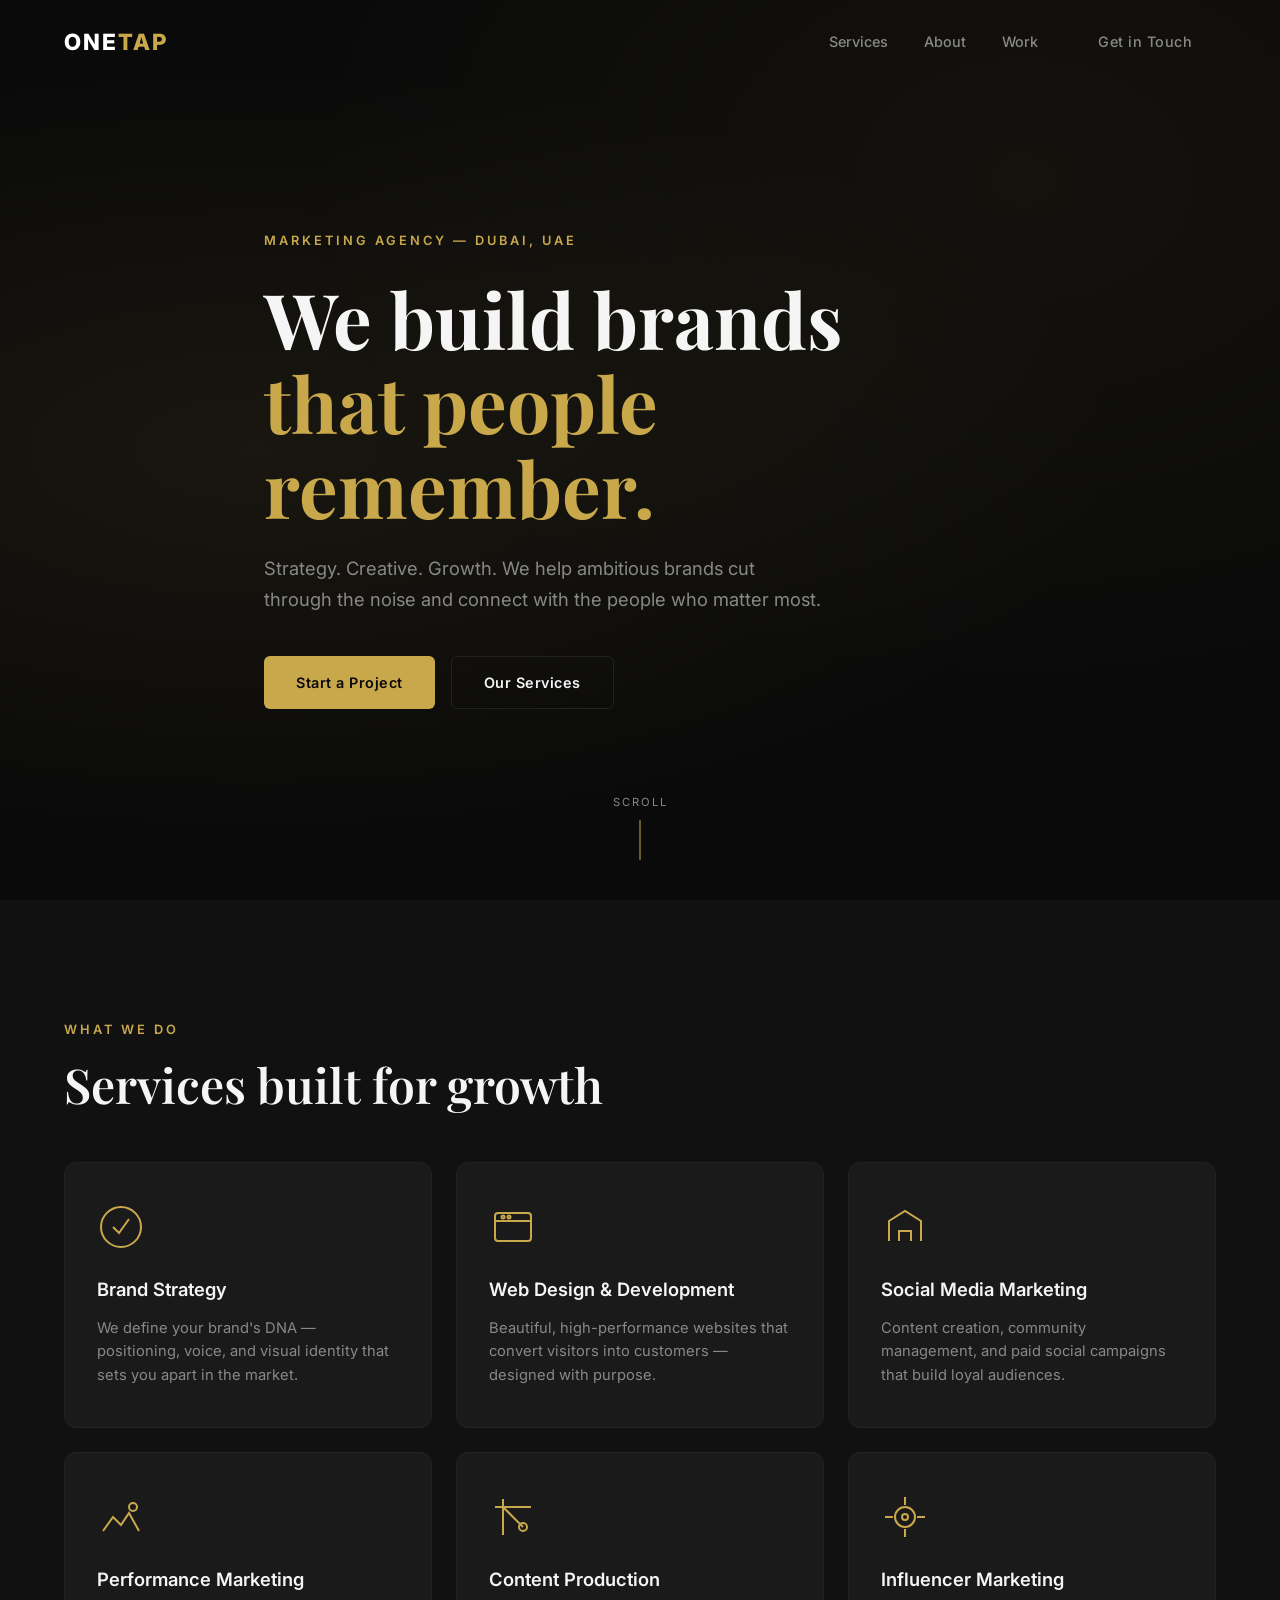
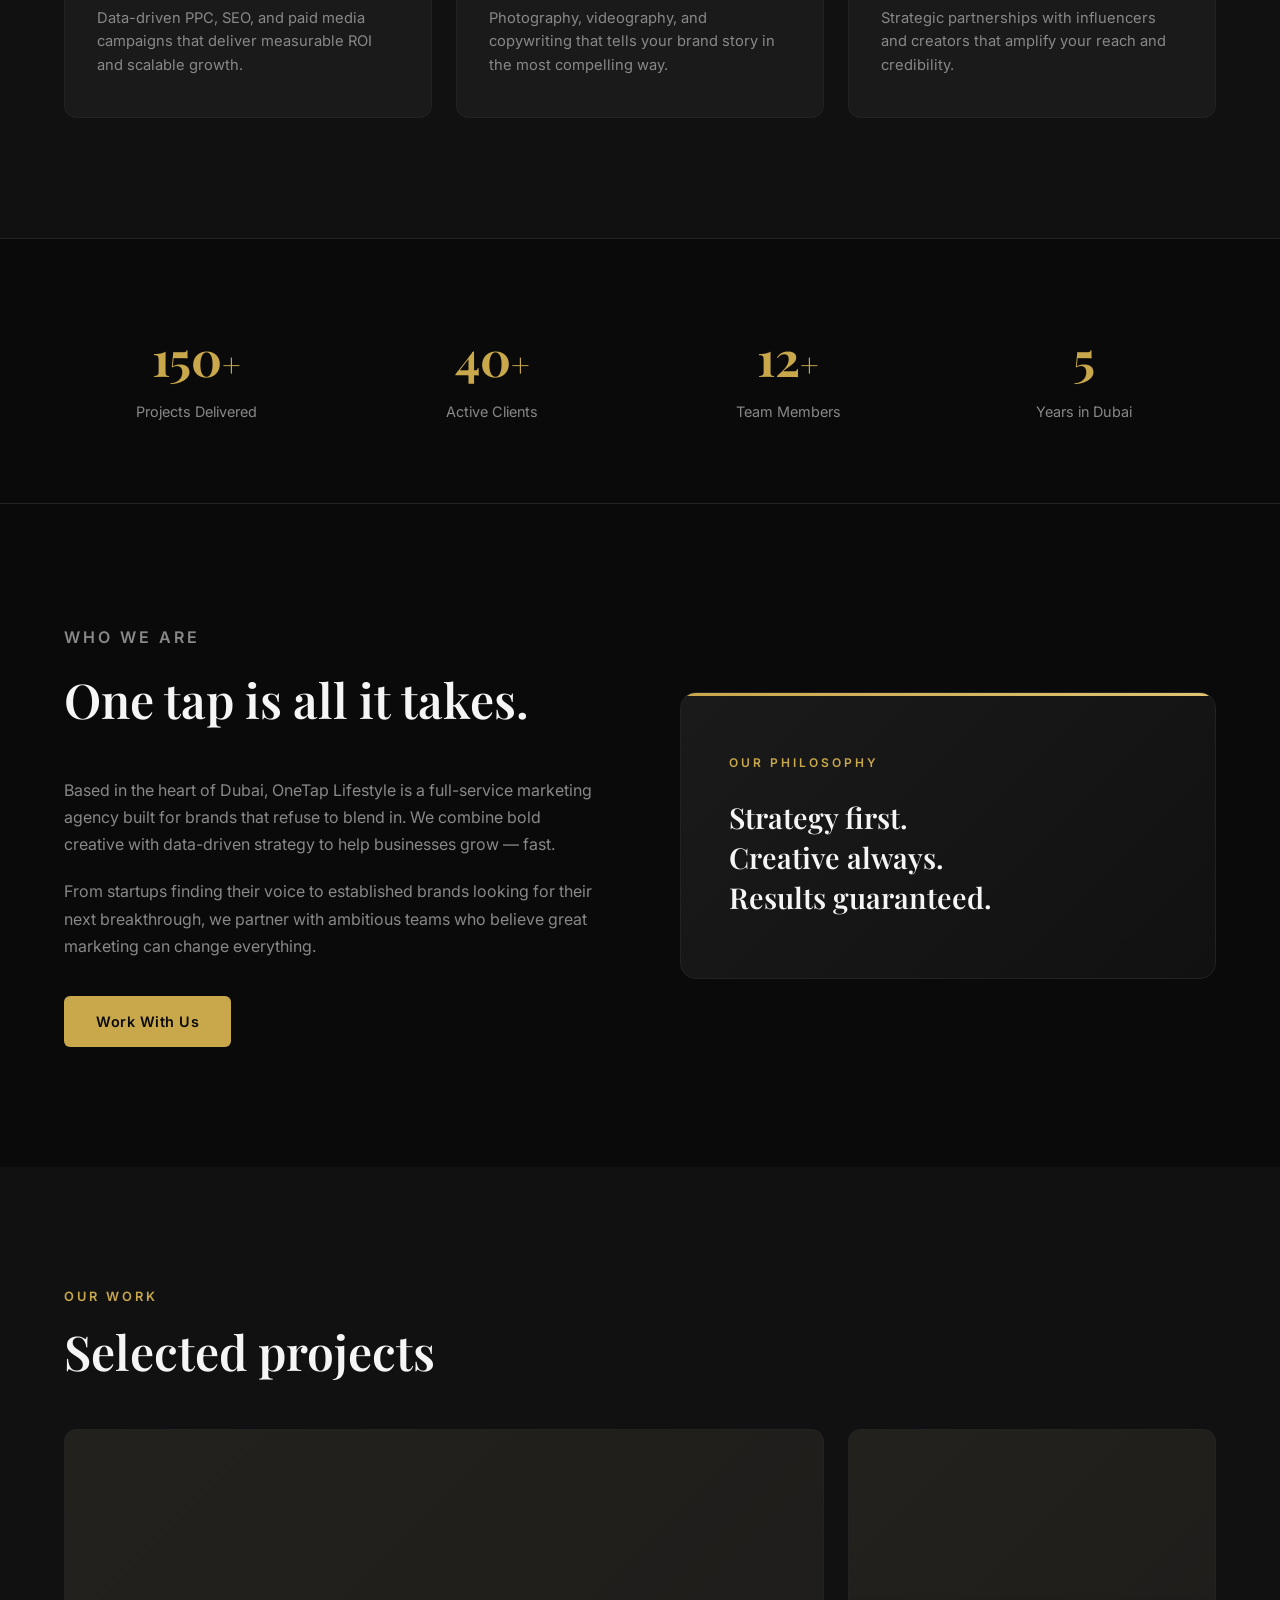
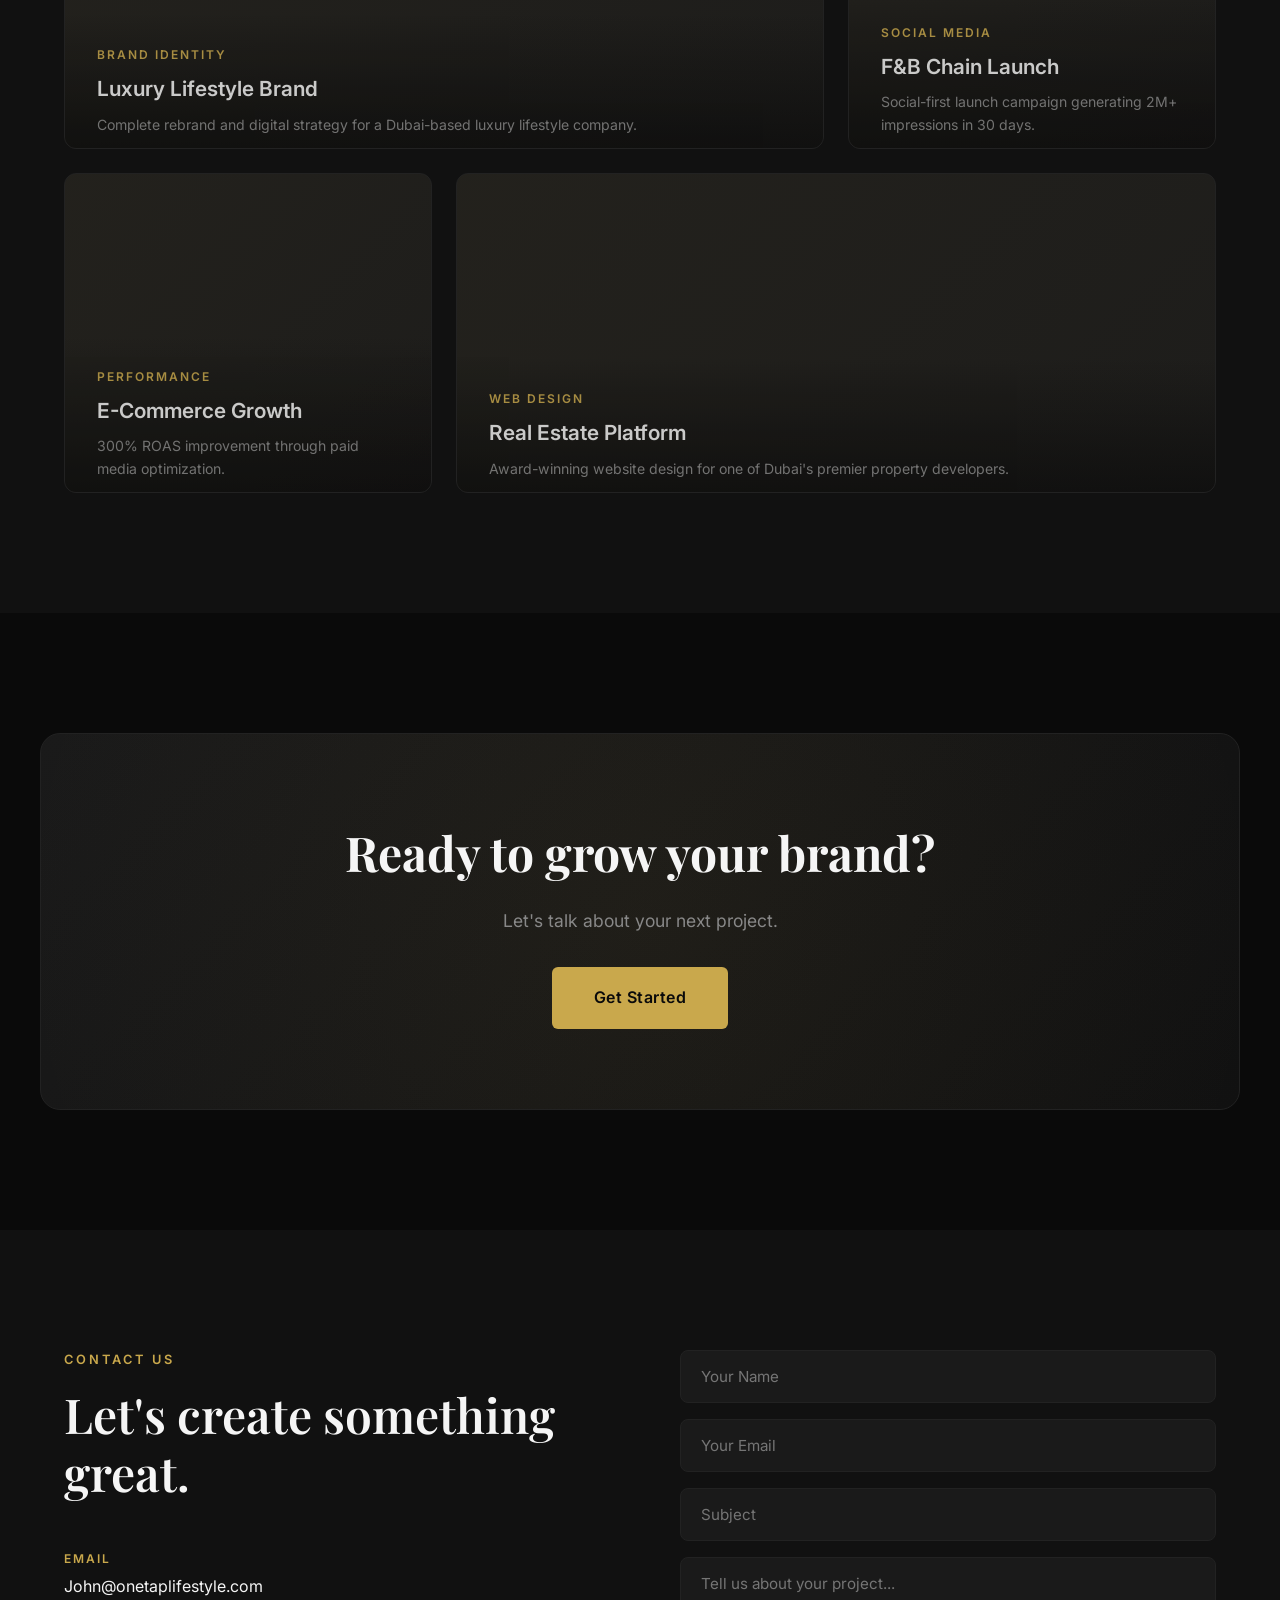
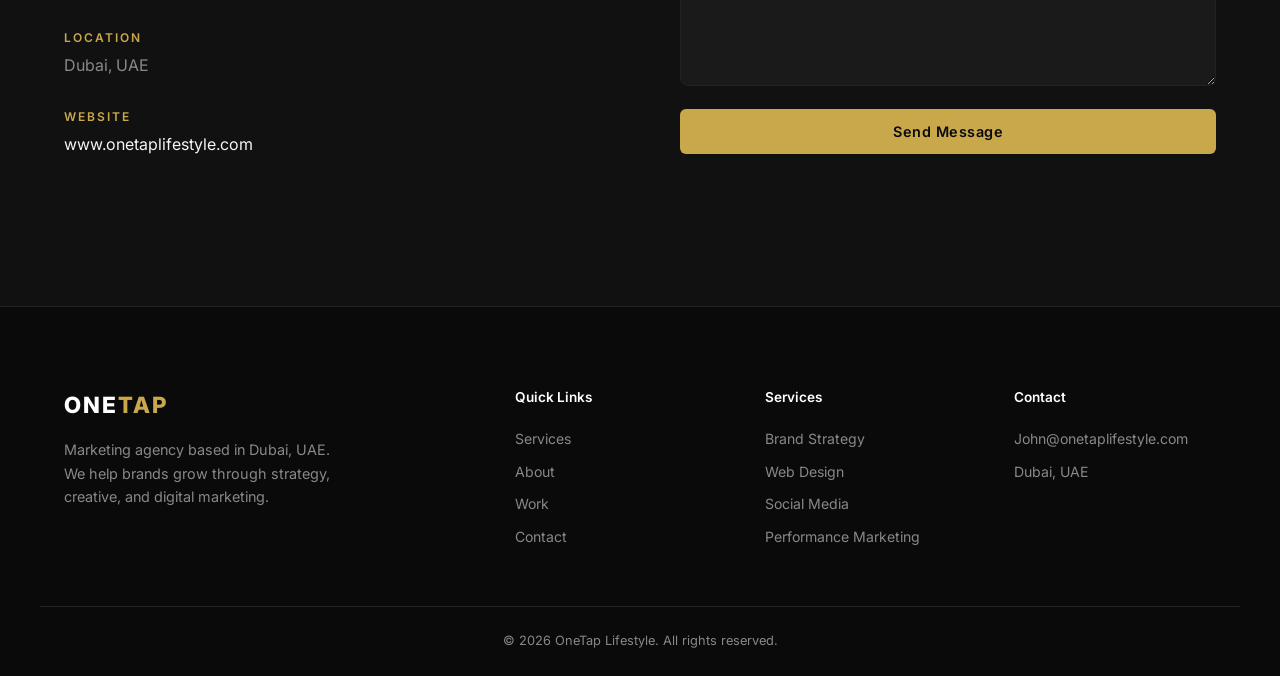
==== index.html @ 1de349e5 "Initial commit: OneTap Lifestyle marketing agency website Made-with: Cursor" ====
<!DOCTYPE html>
<html lang="en">
<head>
  <meta charset="UTF-8">
  <meta name="viewport" content="width=device-width, initial-scale=1.0">
  <title>OneTap Lifestyle | Marketing Agency — Dubai, UAE</title>
  <meta name="description" content="OneTap Lifestyle is a Dubai-based marketing agency that helps brands grow through strategy, creative, and digital marketing.">
  <link rel="preconnect" href="https://fonts.googleapis.com">
  <link rel="preconnect" href="https://fonts.gstatic.com" crossorigin>
  <link href="https://fonts.googleapis.com/css2?family=Inter:wght@300;400;500;600;700;800;900&family=Playfair+Display:wght@400;500;600;700&display=swap" rel="stylesheet">
  <link rel="stylesheet" href="style.css">
</head>
<body>

  <!-- Navigation -->
  <nav class="nav" id="nav">
    <div class="container nav__inner">
      <a href="#" class="nav__logo">
        <span class="logo-one">ONE</span><span class="logo-tap">TAP</span>
      </a>
      <button class="nav__toggle" id="navToggle" aria-label="Toggle menu">
        <span></span><span></span><span></span>
      </button>
      <ul class="nav__links" id="navLinks">
        <li><a href="#services">Services</a></li>
        <li><a href="#about">About</a></li>
        <li><a href="#work">Work</a></li>
        <li><a href="#contact" class="btn btn--sm">Get in Touch</a></li>
      </ul>
    </div>
  </nav>

  <!-- Hero -->
  <section class="hero" id="hero">
    <div class="hero__bg"></div>
    <div class="container hero__content">
      <p class="hero__tag">Marketing Agency — Dubai, UAE</p>
      <h1 class="hero__title">
        We build brands<br>
        <span class="hero__accent">that people remember.</span>
      </h1>
      <p class="hero__sub">
        Strategy. Creative. Growth. We help ambitious brands cut through the noise and connect with the people who matter most.
      </p>
      <div class="hero__actions">
        <a href="#contact" class="btn btn--primary">Start a Project</a>
        <a href="#services" class="btn btn--outline">Our Services</a>
      </div>
    </div>
    <div class="hero__scroll">
      <span>Scroll</span>
      <div class="hero__scroll-line"></div>
    </div>
  </section>

  <!-- Services -->
  <section class="services" id="services">
    <div class="container">
      <p class="section__tag">What We Do</p>
      <h2 class="section__title">Services built for growth</h2>
      <div class="services__grid">
        <div class="service-card" data-animate>
          <div class="service-card__icon">
            <svg viewBox="0 0 48 48" fill="none" stroke="currentColor" stroke-width="2"><circle cx="24" cy="24" r="20"/><path d="M16 24l6 6 10-14"/></svg>
          </div>
          <h3>Brand Strategy</h3>
          <p>We define your brand's DNA — positioning, voice, and visual identity that sets you apart in the market.</p>
        </div>
        <div class="service-card" data-animate>
          <div class="service-card__icon">
            <svg viewBox="0 0 48 48" fill="none" stroke="currentColor" stroke-width="2"><rect x="6" y="10" width="36" height="28" rx="3"/><path d="M6 18h36"/><circle cx="14" cy="14" r="1.5"/><circle cx="20" cy="14" r="1.5"/></svg>
          </div>
          <h3>Web Design & Development</h3>
          <p>Beautiful, high-performance websites that convert visitors into customers — designed with purpose.</p>
        </div>
        <div class="service-card" data-animate>
          <div class="service-card__icon">
            <svg viewBox="0 0 48 48" fill="none" stroke="currentColor" stroke-width="2"><path d="M8 38V18l16-10 16 10v20"/><path d="M18 38V28h12v10"/></svg>
          </div>
          <h3>Social Media Marketing</h3>
          <p>Content creation, community management, and paid social campaigns that build loyal audiences.</p>
        </div>
        <div class="service-card" data-animate>
          <div class="service-card__icon">
            <svg viewBox="0 0 48 48" fill="none" stroke="currentColor" stroke-width="2"><path d="M6 38l10-14 8 8 8-12 10 18"/><circle cx="36" cy="14" r="4"/></svg>
          </div>
          <h3>Performance Marketing</h3>
          <p>Data-driven PPC, SEO, and paid media campaigns that deliver measurable ROI and scalable growth.</p>
        </div>
        <div class="service-card" data-animate>
          <div class="service-card__icon">
            <svg viewBox="0 0 48 48" fill="none" stroke="currentColor" stroke-width="2"><path d="M14 6v36"/><path d="M6 14h36"/><path d="M14 14l20 20"/><circle cx="34" cy="34" r="4"/></svg>
          </div>
          <h3>Content Production</h3>
          <p>Photography, videography, and copywriting that tells your brand story in the most compelling way.</p>
        </div>
        <div class="service-card" data-animate>
          <div class="service-card__icon">
            <svg viewBox="0 0 48 48" fill="none" stroke="currentColor" stroke-width="2"><path d="M24 4v8m0 24v8M4 24h8m24 0h8"/><circle cx="24" cy="24" r="10"/><circle cx="24" cy="24" r="3"/></svg>
          </div>
          <h3>Influencer Marketing</h3>
          <p>Strategic partnerships with influencers and creators that amplify your reach and credibility.</p>
        </div>
      </div>
    </div>
  </section>

  <!-- Stats -->
  <section class="stats">
    <div class="container stats__grid">
      <div class="stat" data-animate>
        <span class="stat__number" data-count="150">0</span><span class="stat__plus">+</span>
        <p>Projects Delivered</p>
      </div>
      <div class="stat" data-animate>
        <span class="stat__number" data-count="40">0</span><span class="stat__plus">+</span>
        <p>Active Clients</p>
      </div>
      <div class="stat" data-animate>
        <span class="stat__number" data-count="12">0</span><span class="stat__plus">+</span>
        <p>Team Members</p>
      </div>
      <div class="stat" data-animate>
        <span class="stat__number" data-count="5">0</span>
        <p>Years in Dubai</p>
      </div>
    </div>
  </section>

  <!-- About -->
  <section class="about" id="about">
    <div class="container about__inner">
      <div class="about__text" data-animate>
        <p class="section__tag">Who We Are</p>
        <h2 class="section__title">One tap is all it takes.</h2>
        <p>
          Based in the heart of Dubai, OneTap Lifestyle is a full-service marketing agency built for brands that refuse to blend in. We combine bold creative with data-driven strategy to help businesses grow — fast.
        </p>
        <p>
          From startups finding their voice to established brands looking for their next breakthrough, we partner with ambitious teams who believe great marketing can change everything.
        </p>
        <a href="#contact" class="btn btn--primary">Work With Us</a>
      </div>
      <div class="about__visual" data-animate>
        <div class="about__card">
          <span class="about__card-label">Our Philosophy</span>
          <h3>Strategy first.<br>Creative always.<br>Results guaranteed.</h3>
        </div>
      </div>
    </div>
  </section>

  <!-- Work / Portfolio -->
  <section class="work" id="work">
    <div class="container">
      <p class="section__tag">Our Work</p>
      <h2 class="section__title">Selected projects</h2>
      <div class="work__grid">
        <div class="work-card work-card--wide" data-animate>
          <div class="work-card__overlay">
            <span class="work-card__cat">Brand Identity</span>
            <h3>Luxury Lifestyle Brand</h3>
            <p>Complete rebrand and digital strategy for a Dubai-based luxury lifestyle company.</p>
          </div>
        </div>
        <div class="work-card" data-animate>
          <div class="work-card__overlay">
            <span class="work-card__cat">Social Media</span>
            <h3>F&B Chain Launch</h3>
            <p>Social-first launch campaign generating 2M+ impressions in 30 days.</p>
          </div>
        </div>
        <div class="work-card" data-animate>
          <div class="work-card__overlay">
            <span class="work-card__cat">Performance</span>
            <h3>E-Commerce Growth</h3>
            <p>300% ROAS improvement through paid media optimization.</p>
          </div>
        </div>
        <div class="work-card work-card--wide" data-animate>
          <div class="work-card__overlay">
            <span class="work-card__cat">Web Design</span>
            <h3>Real Estate Platform</h3>
            <p>Award-winning website design for one of Dubai's premier property developers.</p>
          </div>
        </div>
      </div>
    </div>
  </section>

  <!-- CTA -->
  <section class="cta">
    <div class="container cta__inner" data-animate>
      <h2>Ready to grow your brand?</h2>
      <p>Let's talk about your next project.</p>
      <a href="#contact" class="btn btn--primary btn--lg">Get Started</a>
    </div>
  </section>

  <!-- Contact -->
  <section class="contact" id="contact">
    <div class="container contact__inner">
      <div class="contact__info" data-animate>
        <p class="section__tag">Contact Us</p>
        <h2 class="section__title">Let's create something great.</h2>
        <div class="contact__details">
          <div class="contact__item">
            <span class="contact__label">Email</span>
            <a href="mailto:John@onetaplifestyle.com">John@onetaplifestyle.com</a>
          </div>
          <div class="contact__item">
            <span class="contact__label">Location</span>
            <p>Dubai, UAE</p>
          </div>
          <div class="contact__item">
            <span class="contact__label">Website</span>
            <a href="https://www.onetaplifestyle.com">www.onetaplifestyle.com</a>
          </div>
        </div>
      </div>
      <form class="contact__form" data-animate id="contactForm">
        <div class="form__group">
          <input type="text" placeholder="Your Name" required>
        </div>
        <div class="form__group">
          <input type="email" placeholder="Your Email" required>
        </div>
        <div class="form__group">
          <input type="text" placeholder="Subject">
        </div>
        <div class="form__group">
          <textarea placeholder="Tell us about your project..." rows="5" required></textarea>
        </div>
        <button type="submit" class="btn btn--primary btn--full">Send Message</button>
      </form>
    </div>
  </section>

  <!-- Footer -->
  <footer class="footer">
    <div class="container footer__inner">
      <div class="footer__brand">
        <a href="#" class="nav__logo">
          <span class="logo-one">ONE</span><span class="logo-tap">TAP</span>
        </a>
        <p>Marketing agency based in Dubai, UAE. We help brands grow through strategy, creative, and digital marketing.</p>
      </div>
      <div class="footer__links">
        <h4>Quick Links</h4>
        <a href="#services">Services</a>
        <a href="#about">About</a>
        <a href="#work">Work</a>
        <a href="#contact">Contact</a>
      </div>
      <div class="footer__links">
        <h4>Services</h4>
        <a href="#services">Brand Strategy</a>
        <a href="#services">Web Design</a>
        <a href="#services">Social Media</a>
        <a href="#services">Performance Marketing</a>
      </div>
      <div class="footer__links">
        <h4>Contact</h4>
        <a href="mailto:John@onetaplifestyle.com">John@onetaplifestyle.com</a>
        <p>Dubai, UAE</p>
      </div>
    </div>
    <div class="container footer__bottom">
      <p>&copy; 2026 OneTap Lifestyle. All rights reserved.</p>
    </div>
  </footer>

  <script src="script.js"></script>
</body>
</html>
---- style.css ----
/* ============================================
   OneTap Lifestyle — Global Styles
   ============================================ */

:root {
  --color-bg: #0a0a0a;
  --color-surface: #111111;
  --color-surface-2: #1a1a1a;
  --color-border: #222222;
  --color-text: #f5f5f5;
  --color-text-muted: #888888;
  --color-accent: #c9a84c;
  --color-accent-light: #e0c474;
  --color-white: #ffffff;
  --font-sans: 'Inter', -apple-system, sans-serif;
  --font-serif: 'Playfair Display', Georgia, serif;
  --ease: cubic-bezier(0.25, 0.46, 0.45, 0.94);
  --ease-out: cubic-bezier(0.16, 1, 0.3, 1);
}

*, *::before, *::after {
  margin: 0;
  padding: 0;
  box-sizing: border-box;
}

html {
  scroll-behavior: smooth;
  -webkit-font-smoothing: antialiased;
}

body {
  font-family: var(--font-sans);
  background: var(--color-bg);
  color: var(--color-text);
  line-height: 1.6;
  overflow-x: hidden;
}

a {
  color: inherit;
  text-decoration: none;
  transition: color 0.3s var(--ease);
}

img { max-width: 100%; display: block; }

.container {
  width: 100%;
  max-width: 1200px;
  margin: 0 auto;
  padding: 0 24px;
}

.section__tag {
  font-size: 0.8rem;
  font-weight: 600;
  letter-spacing: 3px;
  text-transform: uppercase;
  color: var(--color-accent);
  margin-bottom: 16px;
}

.section__title {
  font-family: var(--font-serif);
  font-size: clamp(2rem, 4vw, 3rem);
  font-weight: 600;
  line-height: 1.2;
  margin-bottom: 48px;
}

/* Buttons */
.btn {
  display: inline-flex;
  align-items: center;
  justify-content: center;
  padding: 14px 32px;
  font-size: 0.9rem;
  font-weight: 600;
  letter-spacing: 0.5px;
  border-radius: 6px;
  border: none;
  cursor: pointer;
  transition: all 0.3s var(--ease);
  font-family: var(--font-sans);
}

.btn--primary {
  background: var(--color-accent);
  color: var(--color-bg);
}

.btn--primary:hover {
  background: var(--color-accent-light);
  transform: translateY(-2px);
  box-shadow: 0 8px 30px rgba(201, 168, 76, 0.25);
}

.btn--outline {
  background: transparent;
  border: 1px solid var(--color-border);
  color: var(--color-text);
}

.btn--outline:hover {
  border-color: var(--color-accent);
  color: var(--color-accent);
}

.btn--sm { padding: 10px 24px; font-size: 0.85rem; }
.btn--lg { padding: 18px 42px; font-size: 1rem; }
.btn--full { width: 100%; }

/* ============================================
   Navigation
   ============================================ */

.nav {
  position: fixed;
  top: 0;
  left: 0;
  right: 0;
  z-index: 1000;
  padding: 20px 0;
  transition: all 0.4s var(--ease);
}

.nav--scrolled {
  background: rgba(10, 10, 10, 0.92);
  backdrop-filter: blur(20px);
  padding: 14px 0;
  border-bottom: 1px solid var(--color-border);
}

.nav__inner {
  display: flex;
  align-items: center;
  justify-content: space-between;
}

.nav__logo {
  font-size: 1.4rem;
  font-weight: 800;
  letter-spacing: 2px;
}

.logo-one { color: var(--color-white); }
.logo-tap { color: var(--color-accent); }

.nav__links {
  display: flex;
  align-items: center;
  gap: 36px;
  list-style: none;
}

.nav__links a {
  font-size: 0.9rem;
  font-weight: 500;
  color: var(--color-text-muted);
  transition: color 0.3s;
}

.nav__links a:hover { color: var(--color-white); }

.nav__toggle {
  display: none;
  flex-direction: column;
  gap: 5px;
  background: none;
  border: none;
  cursor: pointer;
  padding: 4px;
}

.nav__toggle span {
  width: 24px;
  height: 2px;
  background: var(--color-white);
  transition: all 0.3s var(--ease);
}

/* ============================================
   Hero
   ============================================ */

.hero {
  position: relative;
  min-height: 100vh;
  display: flex;
  align-items: center;
  padding: 120px 0 80px;
  overflow: hidden;
}

.hero__bg {
  position: absolute;
  inset: 0;
  background:
    radial-gradient(ellipse at 20% 50%, rgba(201, 168, 76, 0.08) 0%, transparent 60%),
    radial-gradient(ellipse at 80% 20%, rgba(201, 168, 76, 0.05) 0%, transparent 50%);
}

.hero__content { position: relative; max-width: 800px; }

.hero__tag {
  font-size: 0.8rem;
  font-weight: 600;
  letter-spacing: 3px;
  text-transform: uppercase;
  color: var(--color-accent);
  margin-bottom: 24px;
  opacity: 0;
  transform: translateY(20px);
  animation: fadeUp 0.8s var(--ease-out) 0.2s forwards;
}

.hero__title {
  font-family: var(--font-serif);
  font-size: clamp(2.8rem, 6vw, 5rem);
  font-weight: 700;
  line-height: 1.1;
  margin-bottom: 24px;
  opacity: 0;
  transform: translateY(30px);
  animation: fadeUp 0.8s var(--ease-out) 0.4s forwards;
}

.hero__accent { color: var(--color-accent); }

.hero__sub {
  font-size: 1.15rem;
  line-height: 1.7;
  color: var(--color-text-muted);
  max-width: 560px;
  margin-bottom: 40px;
  opacity: 0;
  transform: translateY(30px);
  animation: fadeUp 0.8s var(--ease-out) 0.6s forwards;
}

.hero__actions {
  display: flex;
  gap: 16px;
  flex-wrap: wrap;
  opacity: 0;
  transform: translateY(30px);
  animation: fadeUp 0.8s var(--ease-out) 0.8s forwards;
}

.hero__scroll {
  position: absolute;
  bottom: 40px;
  left: 50%;
  transform: translateX(-50%);
  display: flex;
  flex-direction: column;
  align-items: center;
  gap: 8px;
  opacity: 0;
  animation: fadeIn 1s var(--ease) 1.2s forwards;
}

.hero__scroll span {
  font-size: 0.7rem;
  letter-spacing: 2px;
  text-transform: uppercase;
  color: var(--color-text-muted);
}

.hero__scroll-line {
  width: 1px;
  height: 40px;
  background: var(--color-accent);
  animation: scrollLine 2s var(--ease) infinite;
}

@keyframes fadeUp {
  to { opacity: 1; transform: translateY(0); }
}

@keyframes fadeIn {
  to { opacity: 1; }
}

@keyframes scrollLine {
  0% { transform: scaleY(0); transform-origin: top; }
  50% { transform: scaleY(1); transform-origin: top; }
  51% { transform-origin: bottom; }
  100% { transform: scaleY(0); transform-origin: bottom; }
}

/* ============================================
   Services
   ============================================ */

.services {
  padding: 120px 0;
  background: var(--color-surface);
}

.services__grid {
  display: grid;
  grid-template-columns: repeat(3, 1fr);
  gap: 24px;
}

.service-card {
  background: var(--color-surface-2);
  border: 1px solid var(--color-border);
  border-radius: 12px;
  padding: 40px 32px;
  transition: all 0.4s var(--ease);
  opacity: 0;
  transform: translateY(30px);
}

.service-card.animate-in {
  opacity: 1;
  transform: translateY(0);
}

.service-card:hover {
  border-color: var(--color-accent);
  transform: translateY(-4px);
  box-shadow: 0 20px 60px rgba(0, 0, 0, 0.3);
}

.service-card__icon {
  width: 48px;
  height: 48px;
  color: var(--color-accent);
  margin-bottom: 24px;
}

.service-card h3 {
  font-size: 1.15rem;
  font-weight: 600;
  margin-bottom: 12px;
}

.service-card p {
  font-size: 0.92rem;
  color: var(--color-text-muted);
  line-height: 1.6;
}

/* ============================================
   Stats
   ============================================ */

.stats {
  padding: 80px 0;
  border-top: 1px solid var(--color-border);
  border-bottom: 1px solid var(--color-border);
}

.stats__grid {
  display: grid;
  grid-template-columns: repeat(4, 1fr);
  gap: 32px;
  text-align: center;
}

.stat {
  opacity: 0;
  transform: translateY(20px);
}

.stat.animate-in {
  opacity: 1;
  transform: translateY(0);
  transition: all 0.6s var(--ease-out);
}

.stat__number {
  font-family: var(--font-serif);
  font-size: 3rem;
  font-weight: 700;
  color: var(--color-accent);
}

.stat__plus {
  font-family: var(--font-serif);
  font-size: 2rem;
  color: var(--color-accent);
}

.stat p {
  font-size: 0.9rem;
  color: var(--color-text-muted);
  margin-top: 4px;
}

/* ============================================
   About
   ============================================ */

.about {
  padding: 120px 0;
}

.about__inner {
  display: grid;
  grid-template-columns: 1fr 1fr;
  gap: 80px;
  align-items: center;
}

.about__text p {
  font-size: 1rem;
  color: var(--color-text-muted);
  margin-bottom: 20px;
  line-height: 1.7;
}

.about__text .btn { margin-top: 16px; }

.about__card {
  background: linear-gradient(135deg, var(--color-surface-2), var(--color-surface));
  border: 1px solid var(--color-border);
  border-radius: 16px;
  padding: 60px 48px;
  position: relative;
  overflow: hidden;
}

.about__card::before {
  content: '';
  position: absolute;
  top: 0;
  left: 0;
  right: 0;
  height: 3px;
  background: linear-gradient(90deg, var(--color-accent), var(--color-accent-light));
}

.about__card-label {
  font-size: 0.75rem;
  font-weight: 600;
  letter-spacing: 3px;
  text-transform: uppercase;
  color: var(--color-accent);
  margin-bottom: 24px;
  display: block;
}

.about__card h3 {
  font-family: var(--font-serif);
  font-size: 1.8rem;
  line-height: 1.4;
  font-weight: 600;
}

.about__text,
.about__visual {
  opacity: 0;
  transform: translateY(30px);
}

.about__text.animate-in,
.about__visual.animate-in {
  opacity: 1;
  transform: translateY(0);
  transition: all 0.8s var(--ease-out);
}

/* ============================================
   Work / Portfolio
   ============================================ */

.work {
  padding: 120px 0;
  background: var(--color-surface);
}

.work__grid {
  display: grid;
  grid-template-columns: repeat(3, 1fr);
  gap: 24px;
}

.work-card {
  position: relative;
  border-radius: 12px;
  overflow: hidden;
  height: 320px;
  background: var(--color-surface-2);
  border: 1px solid var(--color-border);
  cursor: pointer;
  opacity: 0;
  transform: translateY(30px);
}

.work-card.animate-in {
  opacity: 1;
  transform: translateY(0);
  transition: all 0.6s var(--ease-out);
}

.work-card--wide { grid-column: span 2; }

.work-card::before {
  content: '';
  position: absolute;
  inset: 0;
  background: linear-gradient(135deg,
    rgba(201, 168, 76, 0.05),
    rgba(201, 168, 76, 0.02));
  z-index: 1;
}

.work-card__overlay {
  position: absolute;
  bottom: 0;
  left: 0;
  right: 0;
  padding: 32px;
  background: linear-gradient(to top, rgba(10, 10, 10, 0.95), transparent);
  z-index: 2;
  transform: translateY(20px);
  opacity: 0.8;
  transition: all 0.4s var(--ease);
}

.work-card:hover .work-card__overlay {
  transform: translateY(0);
  opacity: 1;
}

.work-card:hover {
  border-color: var(--color-accent);
}

.work-card__cat {
  font-size: 0.75rem;
  font-weight: 600;
  letter-spacing: 2px;
  text-transform: uppercase;
  color: var(--color-accent);
  margin-bottom: 8px;
  display: block;
}

.work-card__overlay h3 {
  font-size: 1.3rem;
  font-weight: 600;
  margin-bottom: 8px;
}

.work-card__overlay p {
  font-size: 0.88rem;
  color: var(--color-text-muted);
}

/* ============================================
   CTA
   ============================================ */

.cta {
  padding: 120px 0;
}

.cta__inner {
  text-align: center;
  padding: 80px 48px;
  border-radius: 20px;
  background: linear-gradient(135deg, var(--color-surface-2), var(--color-surface));
  border: 1px solid var(--color-border);
  position: relative;
  overflow: hidden;
  opacity: 0;
  transform: translateY(30px);
}

.cta__inner.animate-in {
  opacity: 1;
  transform: translateY(0);
  transition: all 0.8s var(--ease-out);
}

.cta__inner::before {
  content: '';
  position: absolute;
  top: -50%;
  left: -50%;
  width: 200%;
  height: 200%;
  background: radial-gradient(circle, rgba(201, 168, 76, 0.06) 0%, transparent 50%);
  pointer-events: none;
}

.cta h2 {
  font-family: var(--font-serif);
  font-size: clamp(2rem, 4vw, 3rem);
  margin-bottom: 16px;
  position: relative;
}

.cta p {
  font-size: 1.1rem;
  color: var(--color-text-muted);
  margin-bottom: 32px;
  position: relative;
}

.cta .btn { position: relative; }

/* ============================================
   Contact
   ============================================ */

.contact {
  padding: 120px 0;
  background: var(--color-surface);
}

.contact__inner {
  display: grid;
  grid-template-columns: 1fr 1fr;
  gap: 80px;
}

.contact__info,
.contact__form {
  opacity: 0;
  transform: translateY(30px);
}

.contact__info.animate-in,
.contact__form.animate-in {
  opacity: 1;
  transform: translateY(0);
  transition: all 0.8s var(--ease-out);
}

.contact__details { margin-top: 16px; }

.contact__item {
  margin-bottom: 28px;
}

.contact__label {
  font-size: 0.75rem;
  font-weight: 600;
  letter-spacing: 2px;
  text-transform: uppercase;
  color: var(--color-accent);
  display: block;
  margin-bottom: 6px;
}

.contact__item a:hover { color: var(--color-accent); }

.contact__item p { color: var(--color-text-muted); }

.form__group { margin-bottom: 16px; }

.form__group input,
.form__group textarea {
  width: 100%;
  padding: 16px 20px;
  background: var(--color-surface-2);
  border: 1px solid var(--color-border);
  border-radius: 8px;
  color: var(--color-text);
  font-family: var(--font-sans);
  font-size: 0.95rem;
  transition: border-color 0.3s;
  outline: none;
}

.form__group input:focus,
.form__group textarea:focus {
  border-color: var(--color-accent);
}

.form__group textarea { resize: vertical; }

/* ============================================
   Footer
   ============================================ */

.footer {
  padding: 80px 0 0;
  border-top: 1px solid var(--color-border);
}

.footer__inner {
  display: grid;
  grid-template-columns: 2fr 1fr 1fr 1fr;
  gap: 48px;
  padding-bottom: 48px;
}

.footer__brand p {
  font-size: 0.9rem;
  color: var(--color-text-muted);
  margin-top: 16px;
  max-width: 280px;
  line-height: 1.6;
}

.footer__links h4 {
  font-size: 0.85rem;
  font-weight: 600;
  margin-bottom: 20px;
  color: var(--color-white);
}

.footer__links a,
.footer__links p {
  display: block;
  font-size: 0.88rem;
  color: var(--color-text-muted);
  margin-bottom: 10px;
}

.footer__links a:hover { color: var(--color-accent); }

.footer__bottom {
  padding: 24px 0;
  border-top: 1px solid var(--color-border);
  text-align: center;
}

.footer__bottom p {
  font-size: 0.8rem;
  color: var(--color-text-muted);
}

/* ============================================
   Animations
   ============================================ */

[data-animate] {
  opacity: 0;
  transform: translateY(30px);
}

[data-animate].animate-in {
  opacity: 1;
  transform: translateY(0);
  transition: all 0.7s var(--ease-out);
}

/* ============================================
   Responsive
   ============================================ */

@media (max-width: 992px) {
  .services__grid { grid-template-columns: repeat(2, 1fr); }
  .stats__grid { grid-template-columns: repeat(2, 1fr); gap: 40px; }
  .about__inner { grid-template-columns: 1fr; gap: 48px; }
  .work__grid { grid-template-columns: 1fr 1fr; }
  .work-card--wide { grid-column: span 2; }
  .contact__inner { grid-template-columns: 1fr; gap: 48px; }
  .footer__inner { grid-template-columns: 1fr 1fr; gap: 32px; }
}

@media (max-width: 768px) {
  .nav__toggle { display: flex; }

  .nav__links {
    position: fixed;
    top: 0;
    right: -100%;
    width: 280px;
    height: 100vh;
    background: var(--color-surface);
    flex-direction: column;
    align-items: flex-start;
    padding: 80px 32px;
    gap: 24px;
    transition: right 0.4s var(--ease);
    border-left: 1px solid var(--color-border);
  }

  .nav__links.active { right: 0; }

  .services__grid { grid-template-columns: 1fr; }
  .stats__grid { grid-template-columns: 1fr 1fr; }
  .work__grid { grid-template-columns: 1fr; }
  .work-card--wide { grid-column: span 1; }
  .work-card { height: 260px; }
  .footer__inner { grid-template-columns: 1fr; }
  .hero__title { font-size: clamp(2.2rem, 8vw, 3.2rem); }
}

@media (max-width: 480px) {
  .stats__grid { grid-template-columns: 1fr 1fr; gap: 24px; }
  .stat__number { font-size: 2.2rem; }
  .about__card { padding: 40px 28px; }
  .cta__inner { padding: 48px 24px; }
}
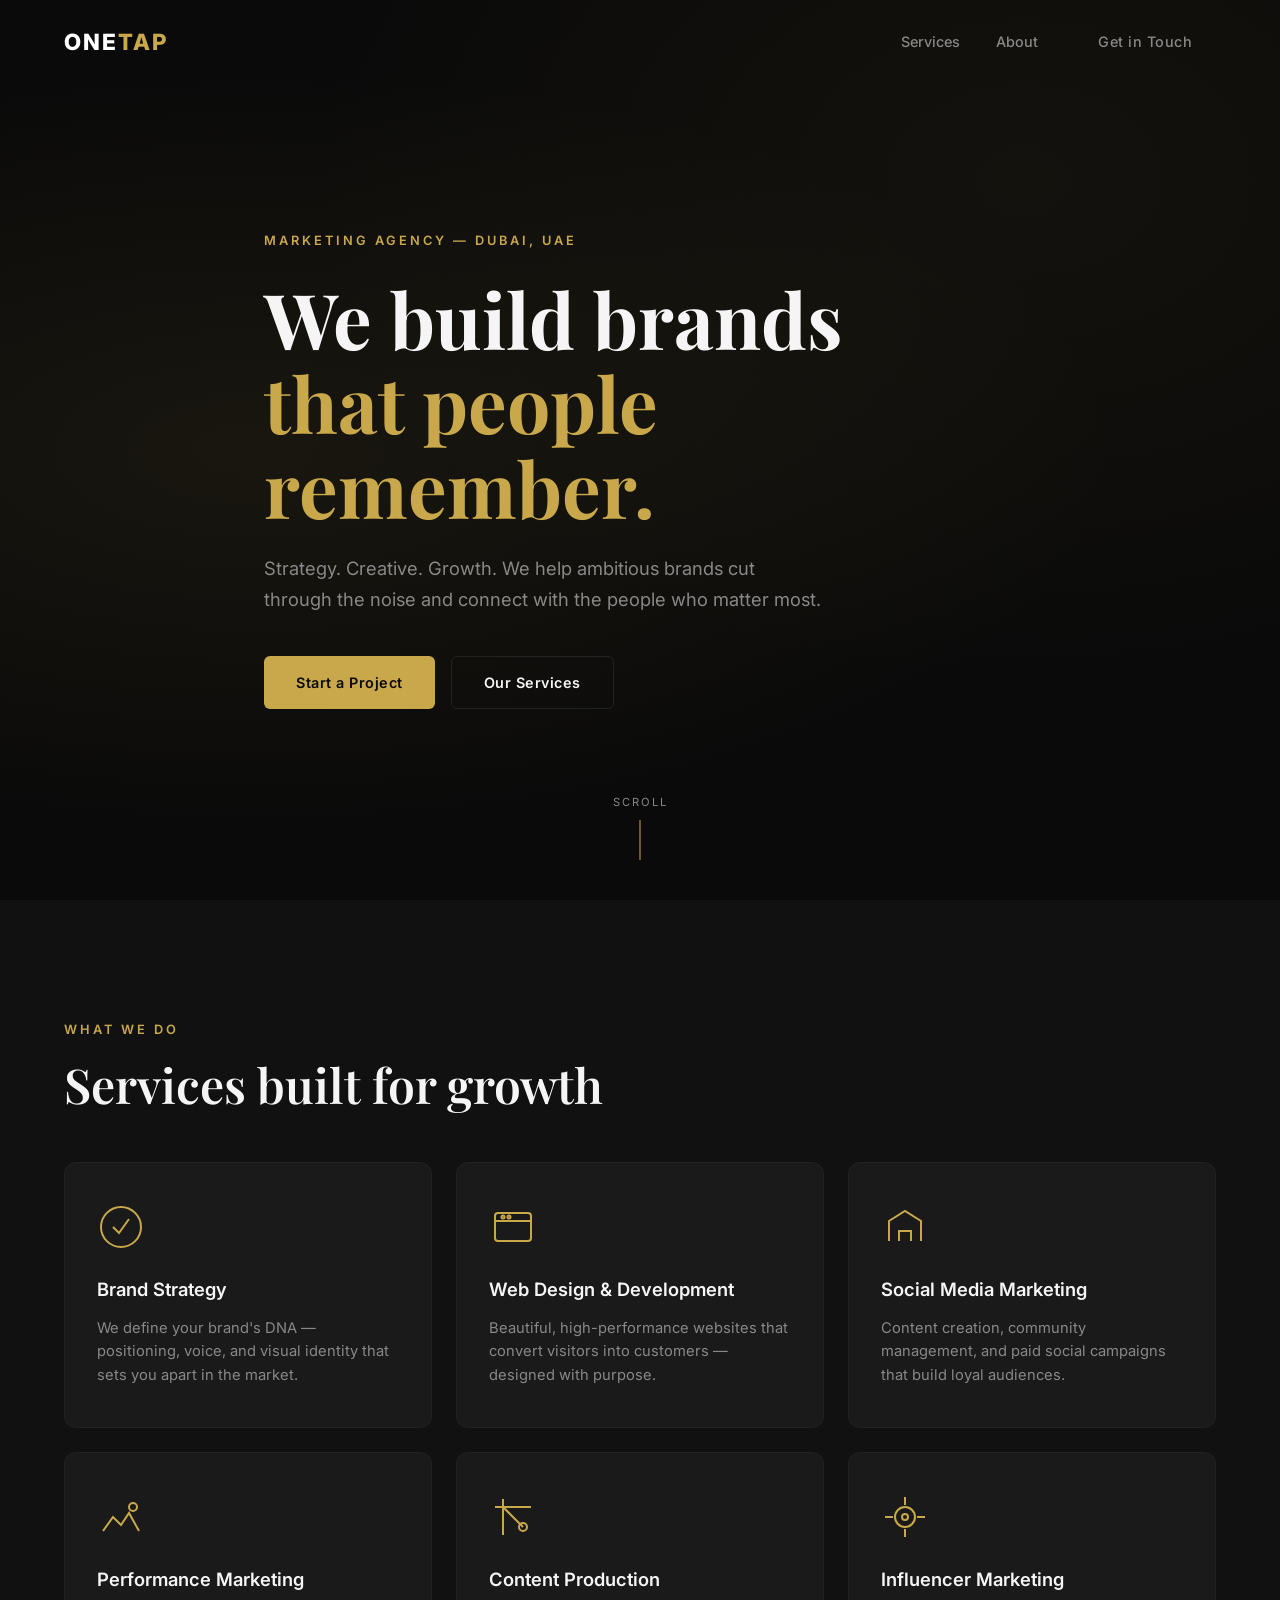
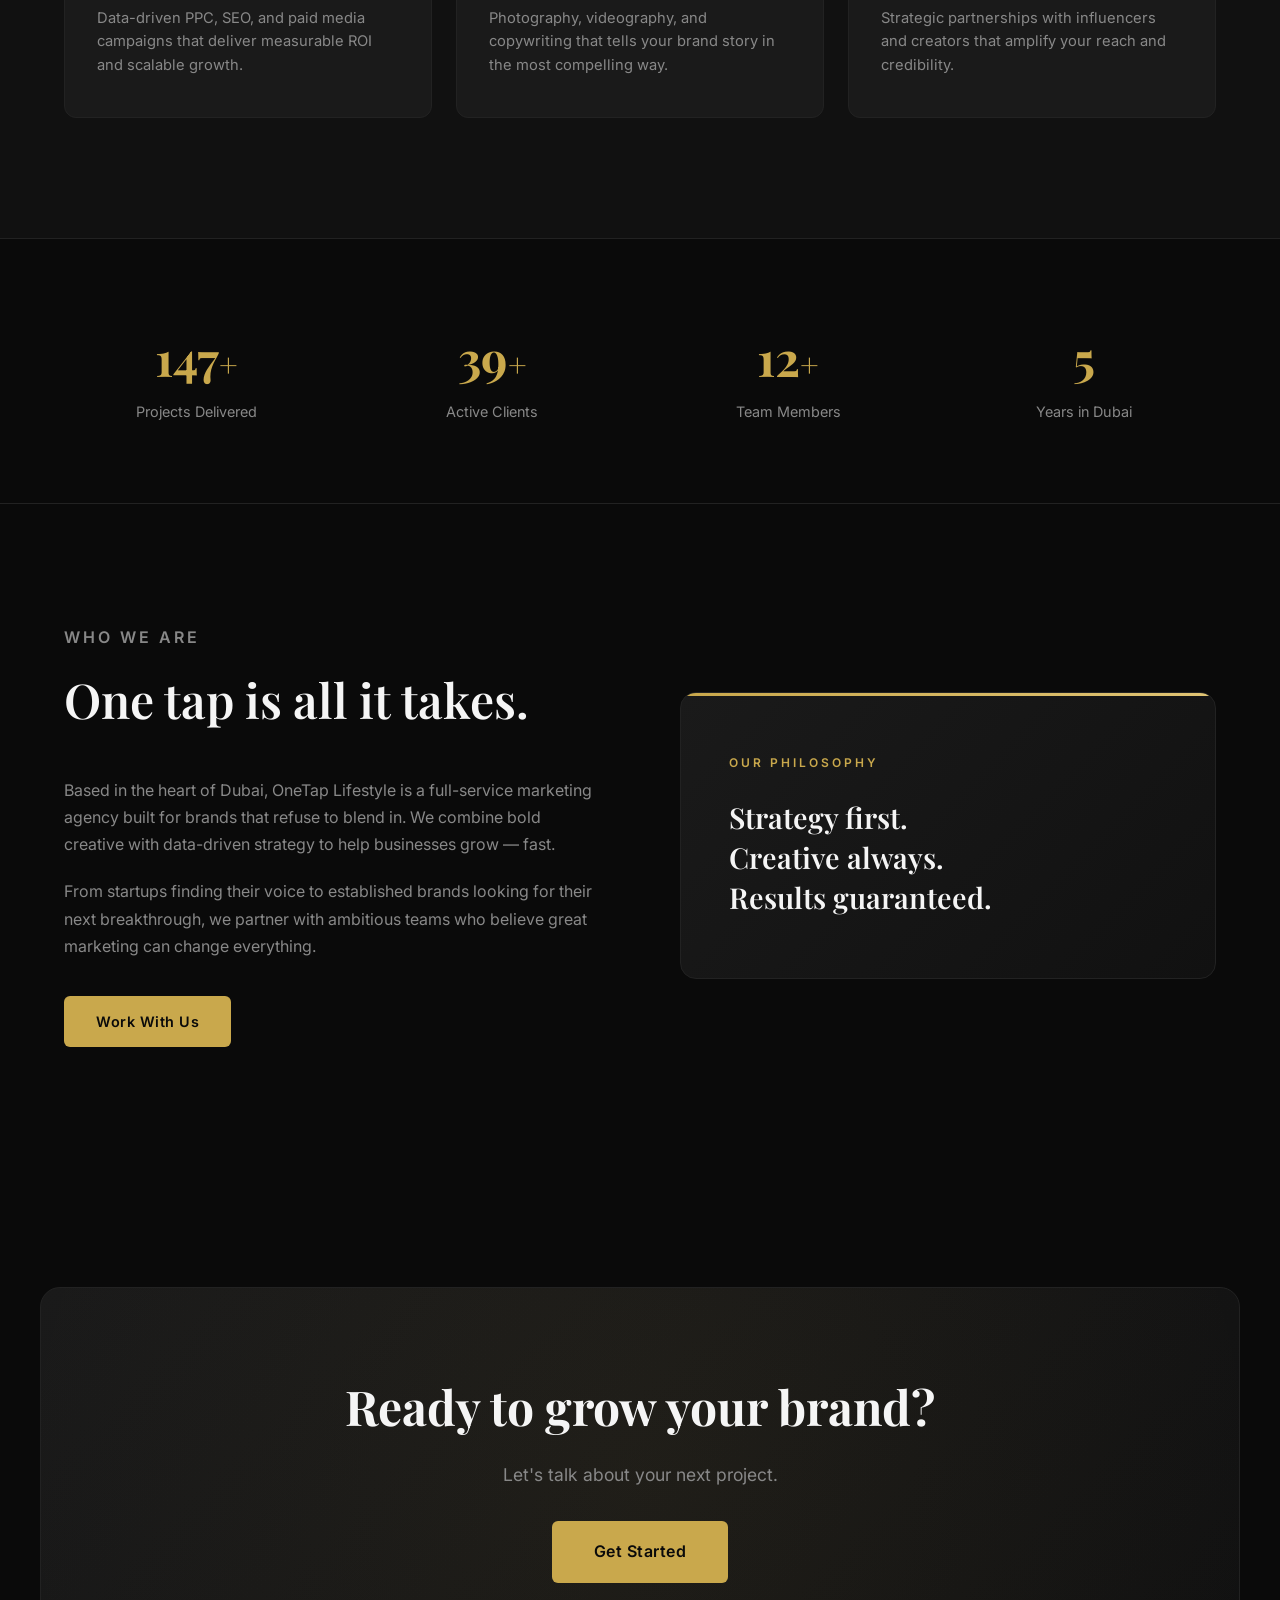
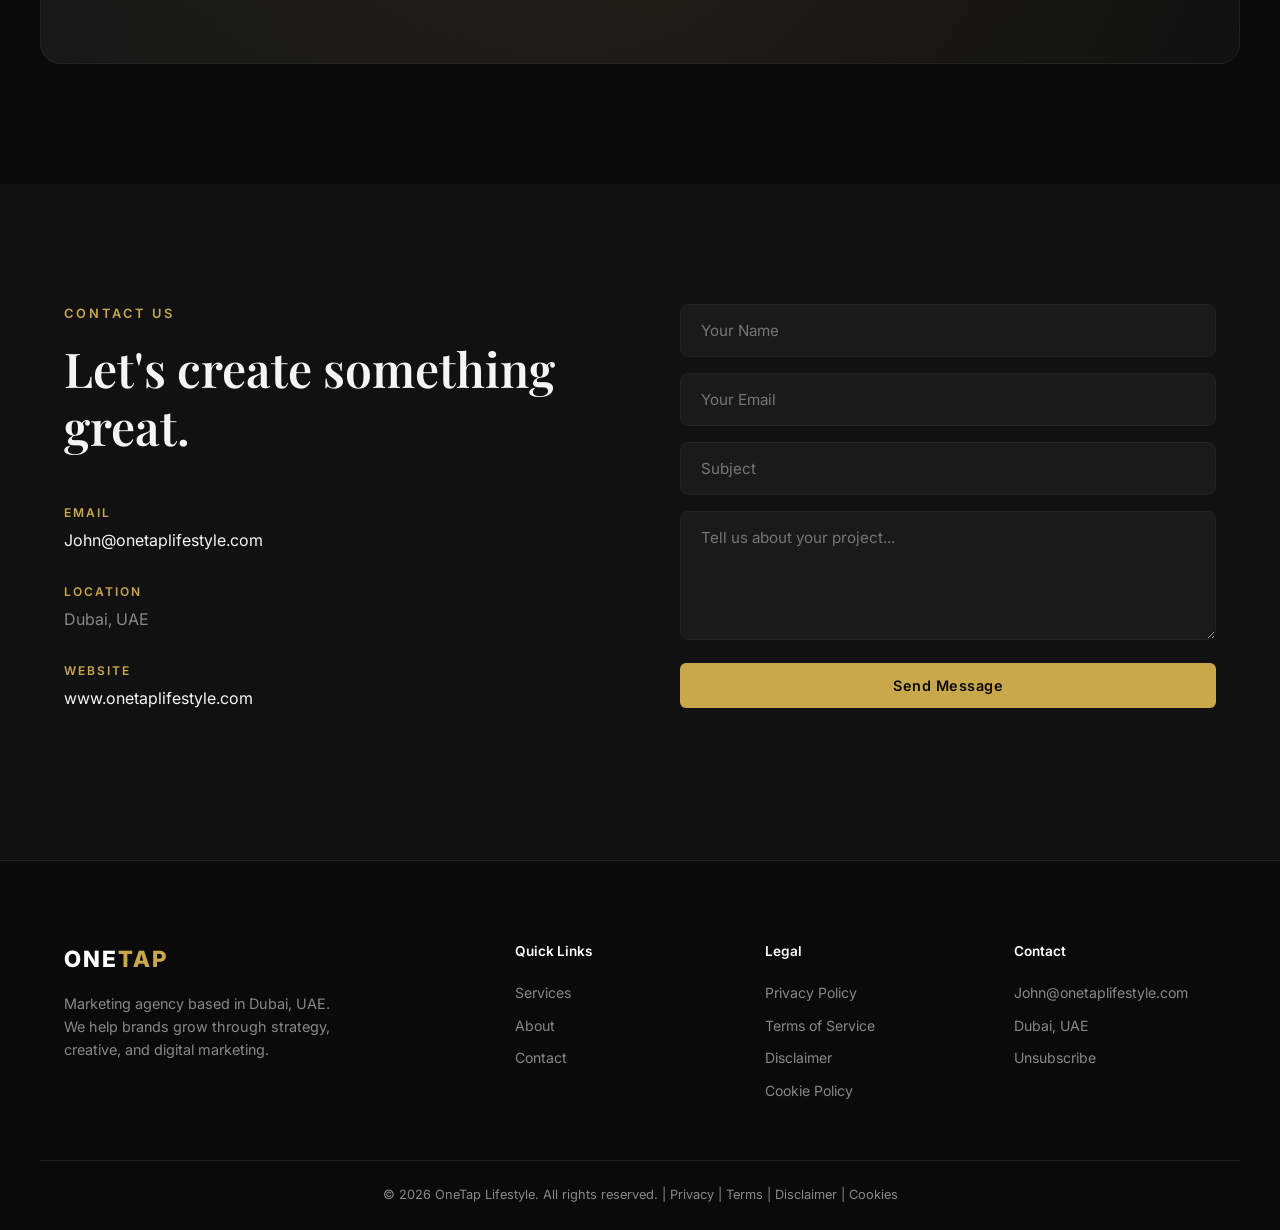
==== commit 4684f881: "Add legal pages and remove portfolio section - Remove Work/Portfolio section from homepage - Add Ter" ====
--- a/index.html
+++ b/index.html
@@ -24,7 +24,6 @@
       <ul class="nav__links" id="navLinks">
         <li><a href="#services">Services</a></li>
         <li><a href="#about">About</a></li>
-        <li><a href="#work">Work</a></li>
         <li><a href="#contact" class="btn btn--sm">Get in Touch</a></li>
       </ul>
     </div>
@@ -150,44 +149,6 @@
     </div>
   </section>
 
-  <!-- Work / Portfolio -->
-  <section class="work" id="work">
-    <div class="container">
-      <p class="section__tag">Our Work</p>
-      <h2 class="section__title">Selected projects</h2>
-      <div class="work__grid">
-        <div class="work-card work-card--wide" data-animate>
-          <div class="work-card__overlay">
-            <span class="work-card__cat">Brand Identity</span>
-            <h3>Luxury Lifestyle Brand</h3>
-            <p>Complete rebrand and digital strategy for a Dubai-based luxury lifestyle company.</p>
-          </div>
-        </div>
-        <div class="work-card" data-animate>
-          <div class="work-card__overlay">
-            <span class="work-card__cat">Social Media</span>
-            <h3>F&B Chain Launch</h3>
-            <p>Social-first launch campaign generating 2M+ impressions in 30 days.</p>
-          </div>
-        </div>
-        <div class="work-card" data-animate>
-          <div class="work-card__overlay">
-            <span class="work-card__cat">Performance</span>
-            <h3>E-Commerce Growth</h3>
-            <p>300% ROAS improvement through paid media optimization.</p>
-          </div>
-        </div>
-        <div class="work-card work-card--wide" data-animate>
-          <div class="work-card__overlay">
-            <span class="work-card__cat">Web Design</span>
-            <h3>Real Estate Platform</h3>
-            <p>Award-winning website design for one of Dubai's premier property developers.</p>
-          </div>
-        </div>
-      </div>
-    </div>
-  </section>
-
   <!-- CTA -->
   <section class="cta">
     <div class="container cta__inner" data-animate>
@@ -249,24 +210,29 @@
         <h4>Quick Links</h4>
         <a href="#services">Services</a>
         <a href="#about">About</a>
-        <a href="#work">Work</a>
         <a href="#contact">Contact</a>
       </div>
       <div class="footer__links">
-        <h4>Services</h4>
-        <a href="#services">Brand Strategy</a>
-        <a href="#services">Web Design</a>
-        <a href="#services">Social Media</a>
-        <a href="#services">Performance Marketing</a>
+        <h4>Legal</h4>
+        <a href="privacy-policy.html">Privacy Policy</a>
+        <a href="terms-of-service.html">Terms of Service</a>
+        <a href="disclaimer.html">Disclaimer</a>
+        <a href="cookie-policy.html">Cookie Policy</a>
       </div>
       <div class="footer__links">
         <h4>Contact</h4>
         <a href="mailto:John@onetaplifestyle.com">John@onetaplifestyle.com</a>
         <p>Dubai, UAE</p>
+        <a href="unsubscribe.html">Unsubscribe</a>
       </div>
     </div>
     <div class="container footer__bottom">
-      <p>&copy; 2026 OneTap Lifestyle. All rights reserved.</p>
+      <p>&copy; 2026 OneTap Lifestyle. All rights reserved. |
+        <a href="privacy-policy.html">Privacy</a> |
+        <a href="terms-of-service.html">Terms</a> |
+        <a href="disclaimer.html">Disclaimer</a> |
+        <a href="cookie-policy.html">Cookies</a>
+      </p>
     </div>
   </footer>
 
--- a/style.css
+++ b/style.css
@@ -466,94 +466,6 @@
 }
 
 /* ============================================
-   Work / Portfolio
-   ============================================ */
-
-.work {
-  padding: 120px 0;
-  background: var(--color-surface);
-}
-
-.work__grid {
-  display: grid;
-  grid-template-columns: repeat(3, 1fr);
-  gap: 24px;
-}
-
-.work-card {
-  position: relative;
-  border-radius: 12px;
-  overflow: hidden;
-  height: 320px;
-  background: var(--color-surface-2);
-  border: 1px solid var(--color-border);
-  cursor: pointer;
-  opacity: 0;
-  transform: translateY(30px);
-}
-
-.work-card.animate-in {
-  opacity: 1;
-  transform: translateY(0);
-  transition: all 0.6s var(--ease-out);
-}
-
-.work-card--wide { grid-column: span 2; }
-
-.work-card::before {
-  content: '';
-  position: absolute;
-  inset: 0;
-  background: linear-gradient(135deg,
-    rgba(201, 168, 76, 0.05),
-    rgba(201, 168, 76, 0.02));
-  z-index: 1;
-}
-
-.work-card__overlay {
-  position: absolute;
-  bottom: 0;
-  left: 0;
-  right: 0;
-  padding: 32px;
-  background: linear-gradient(to top, rgba(10, 10, 10, 0.95), transparent);
-  z-index: 2;
-  transform: translateY(20px);
-  opacity: 0.8;
-  transition: all 0.4s var(--ease);
-}
-
-.work-card:hover .work-card__overlay {
-  transform: translateY(0);
-  opacity: 1;
-}
-
-.work-card:hover {
-  border-color: var(--color-accent);
-}
-
-.work-card__cat {
-  font-size: 0.75rem;
-  font-weight: 600;
-  letter-spacing: 2px;
-  text-transform: uppercase;
-  color: var(--color-accent);
-  margin-bottom: 8px;
-  display: block;
-}
-
-.work-card__overlay h3 {
-  font-size: 1.3rem;
-  font-weight: 600;
-  margin-bottom: 8px;
-}
-
-.work-card__overlay p {
-  font-size: 0.88rem;
-  color: var(--color-text-muted);
-}
-
-/* ============================================
    CTA
    ============================================ */
 
@@ -729,6 +641,15 @@
   color: var(--color-text-muted);
 }
 
+.footer__bottom a {
+  color: var(--color-text-muted);
+  transition: color 0.3s;
+}
+
+.footer__bottom a:hover {
+  color: var(--color-accent);
+}
+
 /* ============================================
    Animations
    ============================================ */
@@ -752,8 +673,6 @@
   .services__grid { grid-template-columns: repeat(2, 1fr); }
   .stats__grid { grid-template-columns: repeat(2, 1fr); gap: 40px; }
   .about__inner { grid-template-columns: 1fr; gap: 48px; }
-  .work__grid { grid-template-columns: 1fr 1fr; }
-  .work-card--wide { grid-column: span 2; }
   .contact__inner { grid-template-columns: 1fr; gap: 48px; }
   .footer__inner { grid-template-columns: 1fr 1fr; gap: 32px; }
 }
@@ -780,9 +699,6 @@
 
   .services__grid { grid-template-columns: 1fr; }
   .stats__grid { grid-template-columns: 1fr 1fr; }
-  .work__grid { grid-template-columns: 1fr; }
-  .work-card--wide { grid-column: span 1; }
-  .work-card { height: 260px; }
   .footer__inner { grid-template-columns: 1fr; }
   .hero__title { font-size: clamp(2.2rem, 8vw, 3.2rem); }
 }
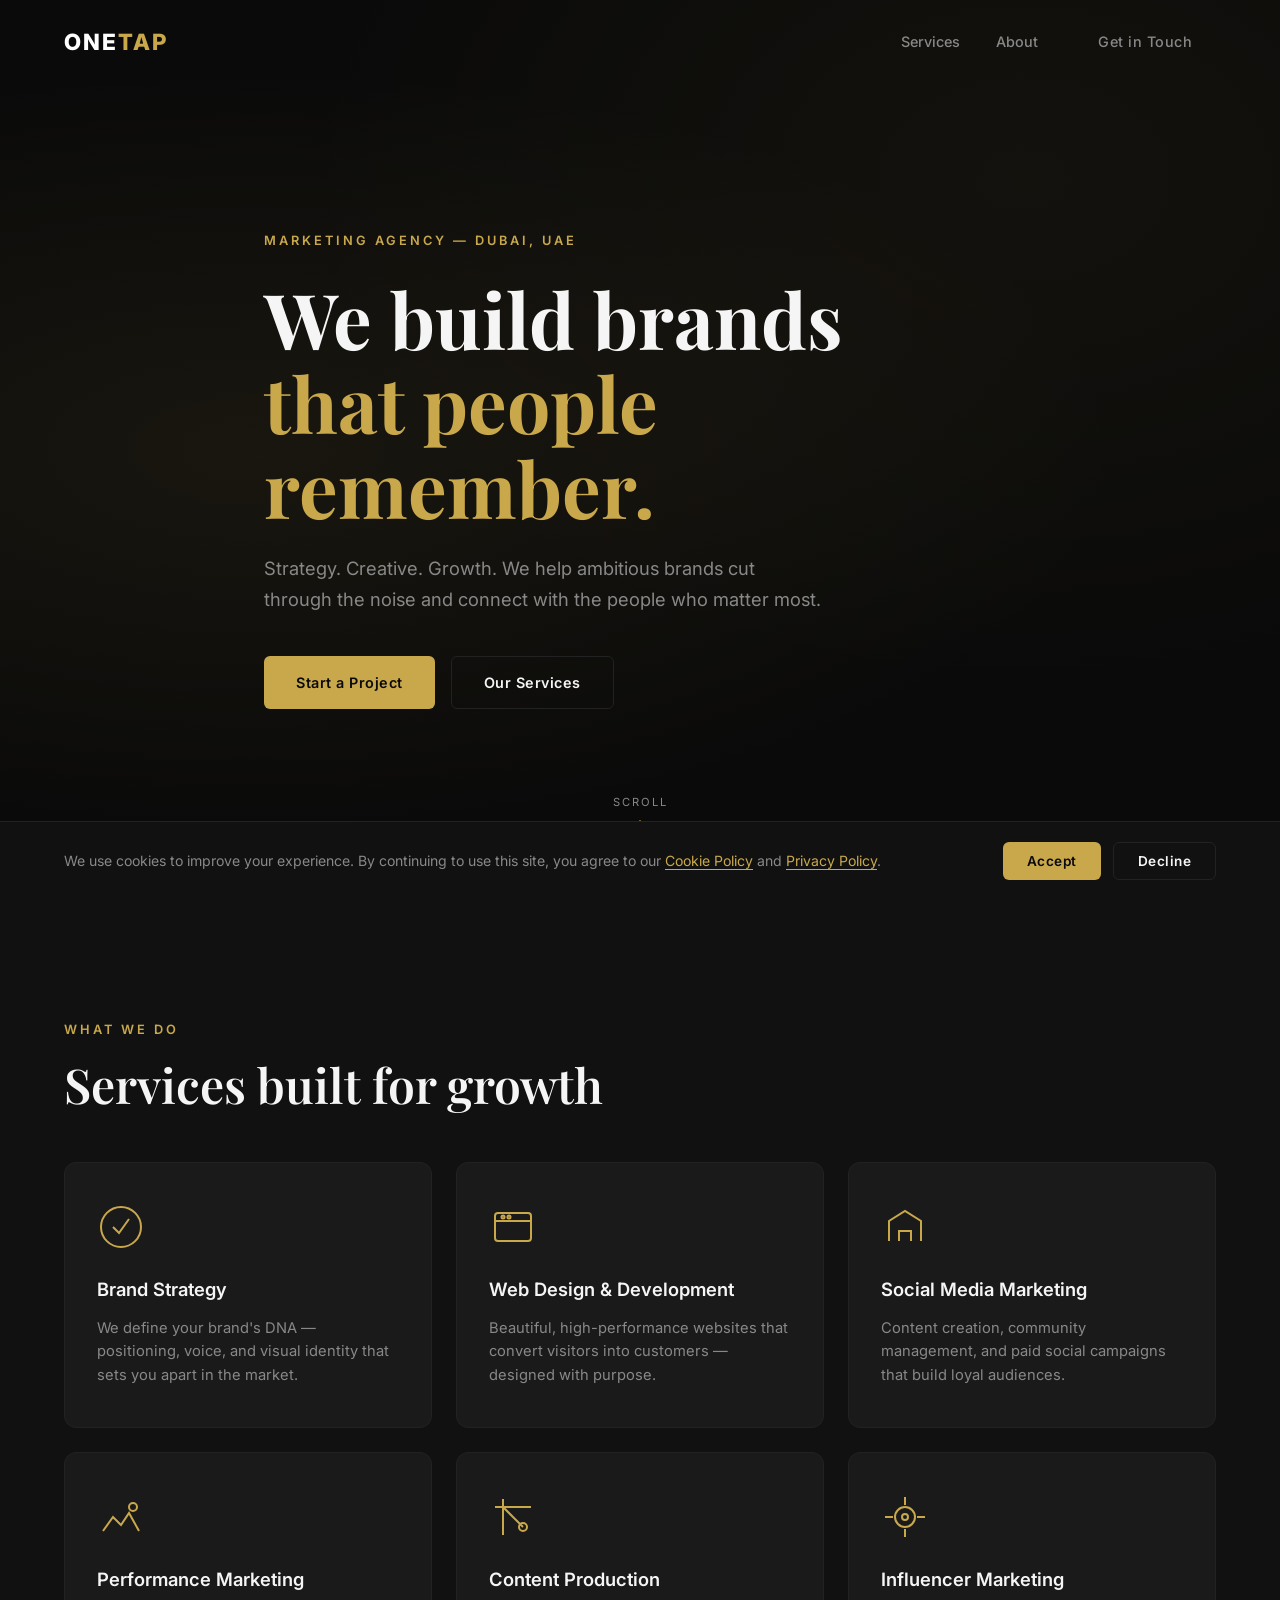
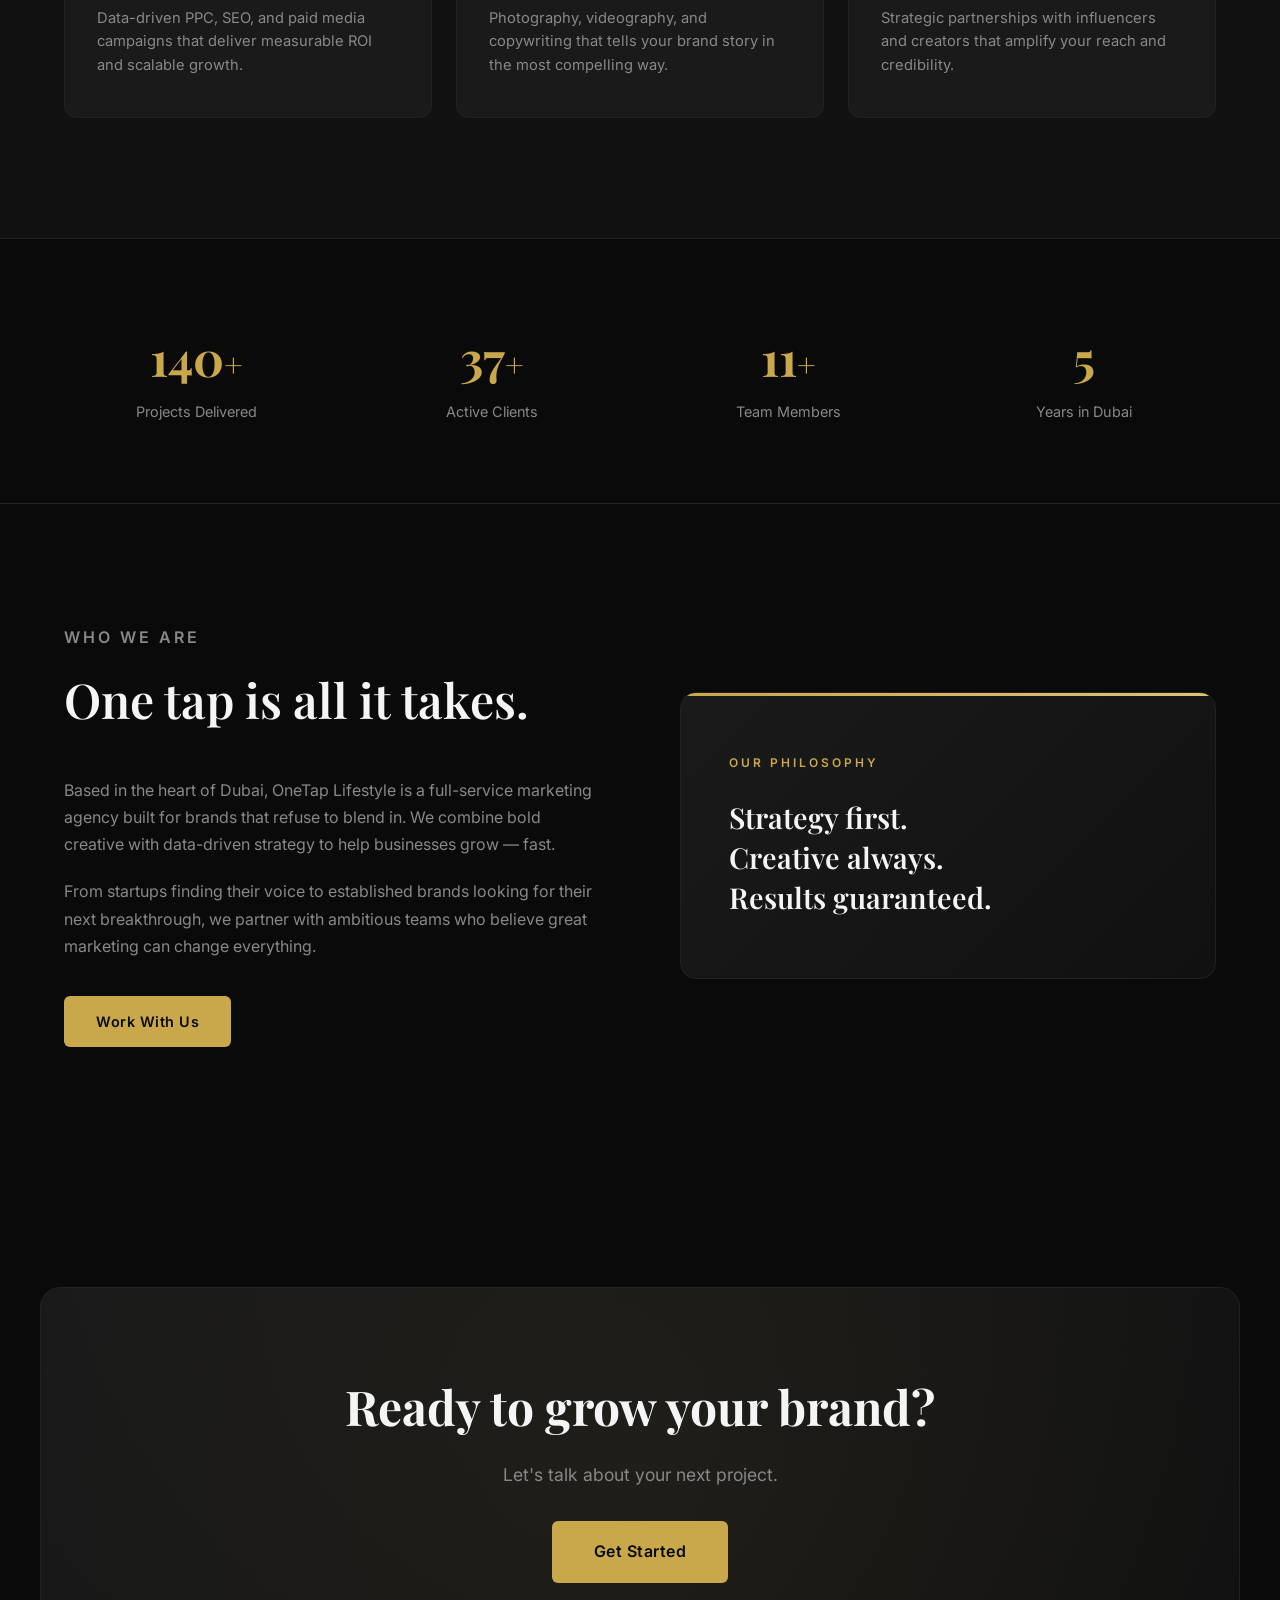
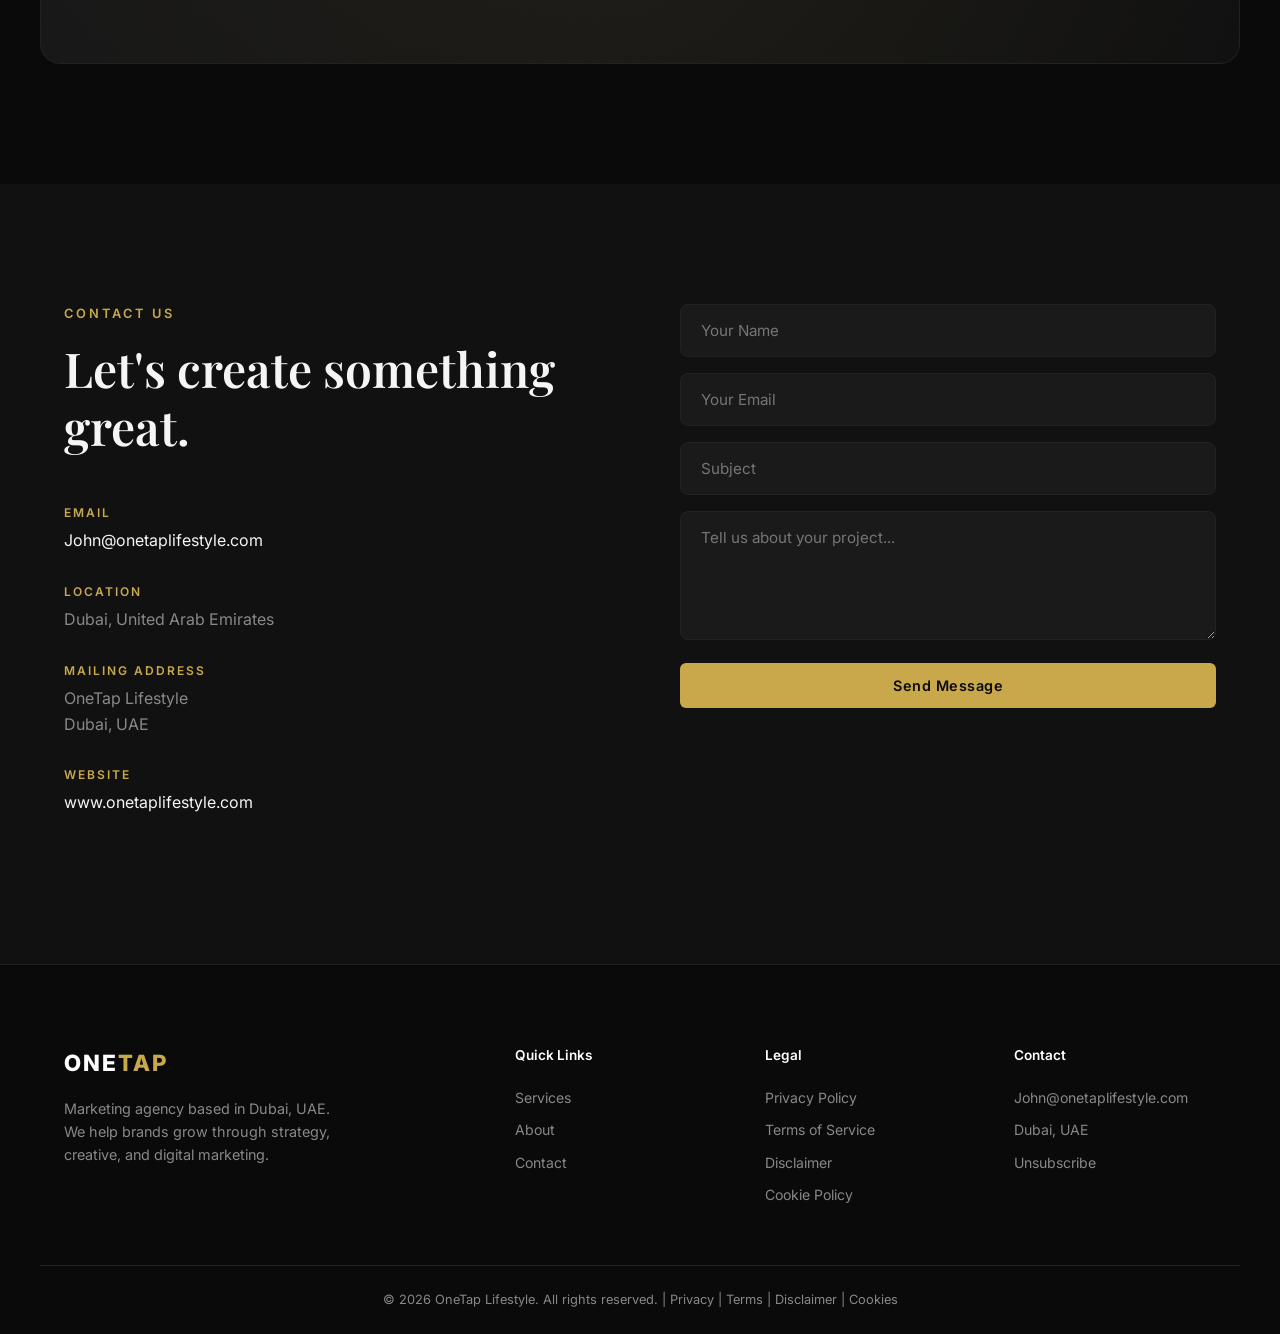
==== commit a0f5c750: "Add SEO, compliance, and email deliverability improvements Made-with: Cursor" ====
--- a/index.html
+++ b/index.html
@@ -5,6 +5,48 @@
   <meta name="viewport" content="width=device-width, initial-scale=1.0">
   <title>OneTap Lifestyle | Marketing Agency — Dubai, UAE</title>
   <meta name="description" content="OneTap Lifestyle is a Dubai-based marketing agency that helps brands grow through strategy, creative, and digital marketing.">
+  <link rel="icon" type="image/svg+xml" href="favicon.svg">
+  <link rel="canonical" href="https://www.onetaplifestyle.com/">
+
+  <!-- Open Graph -->
+  <meta property="og:type" content="website">
+  <meta property="og:url" content="https://www.onetaplifestyle.com/">
+  <meta property="og:title" content="OneTap Lifestyle | Marketing Agency — Dubai, UAE">
+  <meta property="og:description" content="We help ambitious brands cut through the noise. Strategy, creative, and digital marketing from Dubai.">
+  <meta property="og:site_name" content="OneTap Lifestyle">
+
+  <!-- Twitter Card -->
+  <meta name="twitter:card" content="summary">
+  <meta name="twitter:title" content="OneTap Lifestyle | Marketing Agency — Dubai, UAE">
+  <meta name="twitter:description" content="We help ambitious brands cut through the noise. Strategy, creative, and digital marketing from Dubai.">
+
+  <!-- Schema.org Structured Data -->
+  <script type="application/ld+json">
+  {
+    "@context": "https://schema.org",
+    "@type": "MarketingAgency",
+    "name": "OneTap Lifestyle",
+    "url": "https://www.onetaplifestyle.com",
+    "email": "John@onetaplifestyle.com",
+    "description": "Full-service marketing agency based in Dubai, UAE. Brand strategy, web design, social media, performance marketing, content production, and influencer marketing.",
+    "address": {
+      "@type": "PostalAddress",
+      "addressLocality": "Dubai",
+      "addressCountry": "AE"
+    },
+    "areaServed": {
+      "@type": "GeoCircle",
+      "geoMidpoint": {
+        "@type": "GeoCoordinates",
+        "latitude": 25.2048,
+        "longitude": 55.2708
+      }
+    },
+    "serviceType": ["Brand Strategy", "Web Design", "Social Media Marketing", "Performance Marketing", "Content Production", "Influencer Marketing"],
+    "sameAs": []
+  }
+  </script>
+
   <link rel="preconnect" href="https://fonts.googleapis.com">
   <link rel="preconnect" href="https://fonts.gstatic.com" crossorigin>
   <link href="https://fonts.googleapis.com/css2?family=Inter:wght@300;400;500;600;700;800;900&family=Playfair+Display:wght@400;500;600;700&display=swap" rel="stylesheet">
@@ -171,7 +213,11 @@
           </div>
           <div class="contact__item">
             <span class="contact__label">Location</span>
-            <p>Dubai, UAE</p>
+            <p>Dubai, United Arab Emirates</p>
+          </div>
+          <div class="contact__item">
+            <span class="contact__label">Mailing Address</span>
+            <p>OneTap Lifestyle<br>Dubai, UAE</p>
           </div>
           <div class="contact__item">
             <span class="contact__label">Website</span>
@@ -236,6 +282,17 @@
     </div>
   </footer>
 
+  <!-- Cookie Consent Banner -->
+  <div class="cookie-banner" id="cookieBanner">
+    <div class="cookie-banner__inner">
+      <p>We use cookies to improve your experience. By continuing to use this site, you agree to our <a href="cookie-policy.html">Cookie Policy</a> and <a href="privacy-policy.html">Privacy Policy</a>.</p>
+      <div class="cookie-banner__actions">
+        <button class="btn btn--primary btn--sm" id="cookieAccept">Accept</button>
+        <button class="btn btn--outline btn--sm" id="cookieDecline">Decline</button>
+      </div>
+    </div>
+  </div>
+
   <script src="script.js"></script>
 </body>
 </html>
--- a/style.css
+++ b/style.css
@@ -651,6 +651,63 @@
 }
 
 /* ============================================
+   Cookie Consent Banner
+   ============================================ */
+
+.cookie-banner {
+  position: fixed;
+  bottom: 0;
+  left: 0;
+  right: 0;
+  z-index: 9999;
+  background: var(--color-surface);
+  border-top: 1px solid var(--color-border);
+  padding: 20px 0;
+  transform: translateY(100%);
+  transition: transform 0.4s var(--ease);
+}
+
+.cookie-banner.visible {
+  transform: translateY(0);
+}
+
+.cookie-banner__inner {
+  max-width: 1200px;
+  margin: 0 auto;
+  padding: 0 24px;
+  display: flex;
+  align-items: center;
+  justify-content: space-between;
+  gap: 24px;
+}
+
+.cookie-banner p {
+  font-size: 0.88rem;
+  color: var(--color-text-muted);
+  line-height: 1.5;
+  flex: 1;
+}
+
+.cookie-banner a {
+  color: var(--color-accent);
+  text-decoration: underline;
+  text-underline-offset: 3px;
+}
+
+.cookie-banner__actions {
+  display: flex;
+  gap: 12px;
+  flex-shrink: 0;
+}
+
+@media (max-width: 768px) {
+  .cookie-banner__inner {
+    flex-direction: column;
+    text-align: center;
+  }
+}
+
+/* ============================================
    Animations
    ============================================ */
 
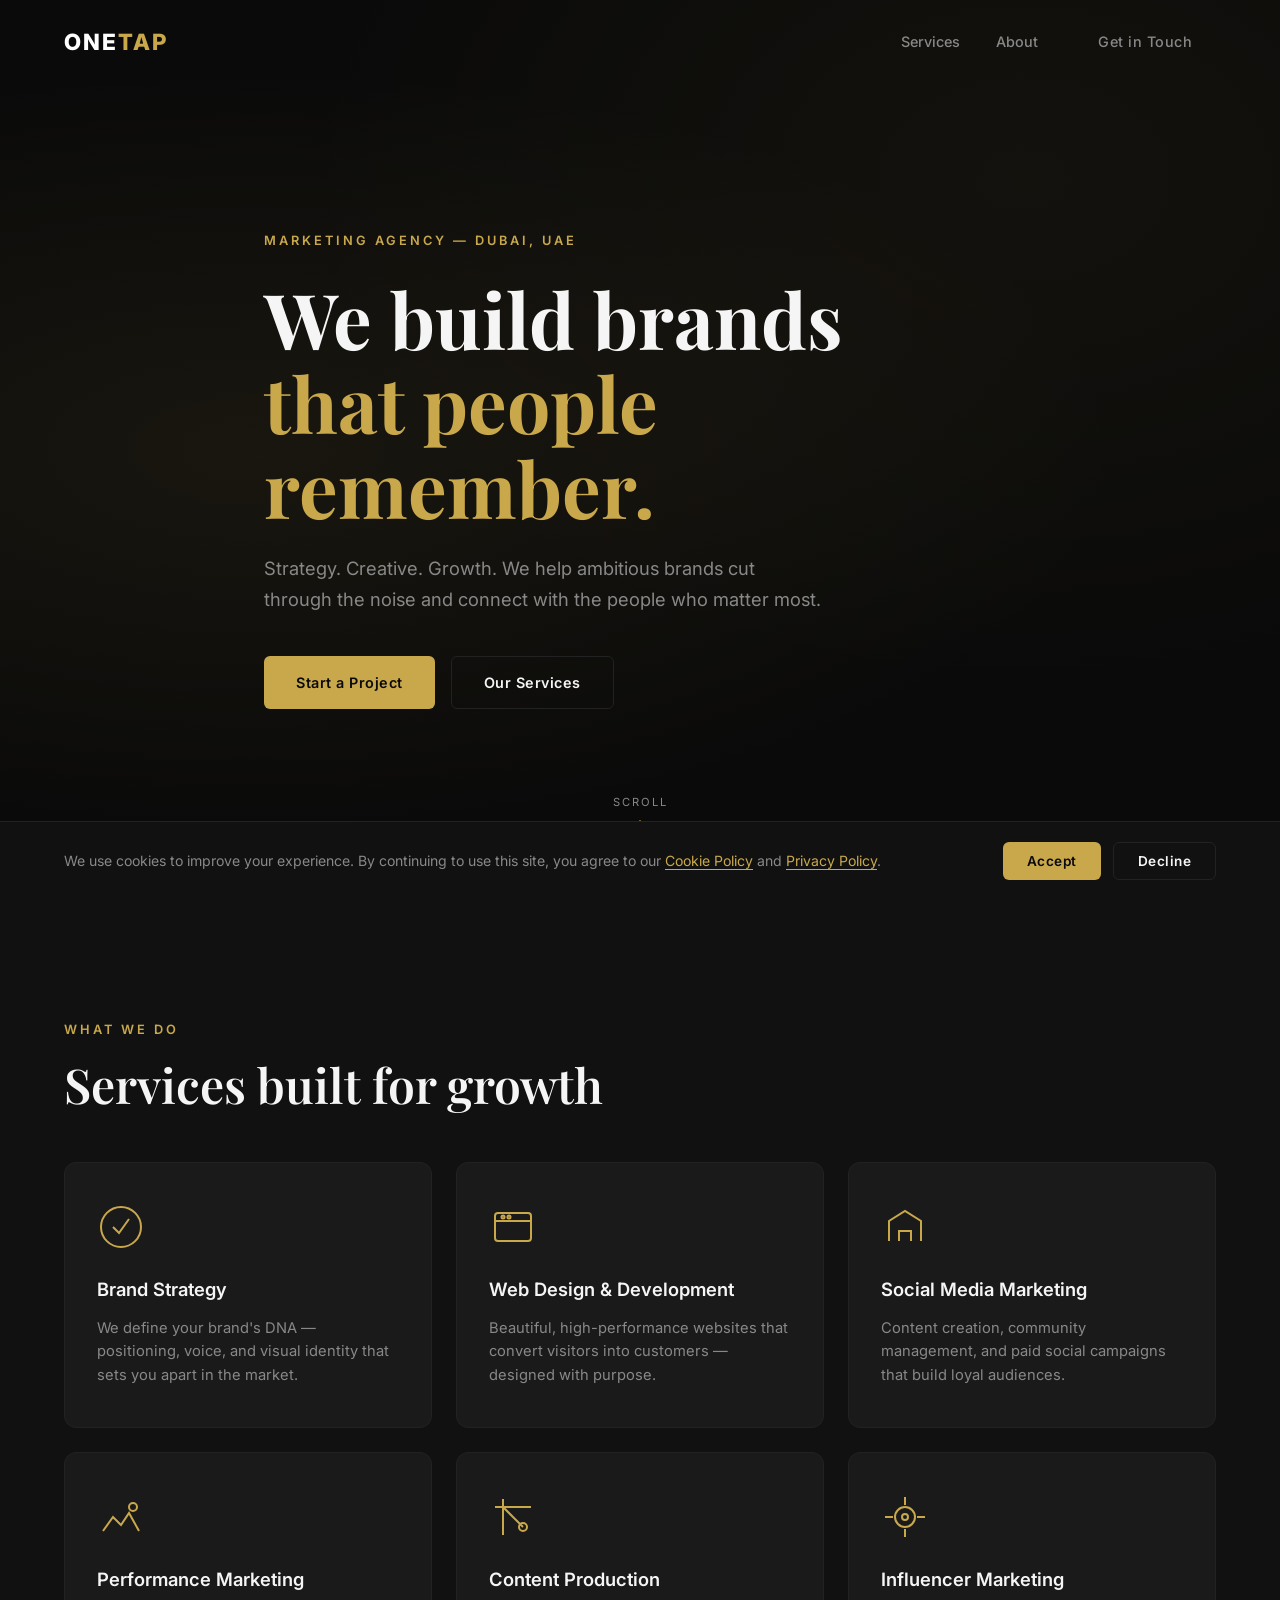
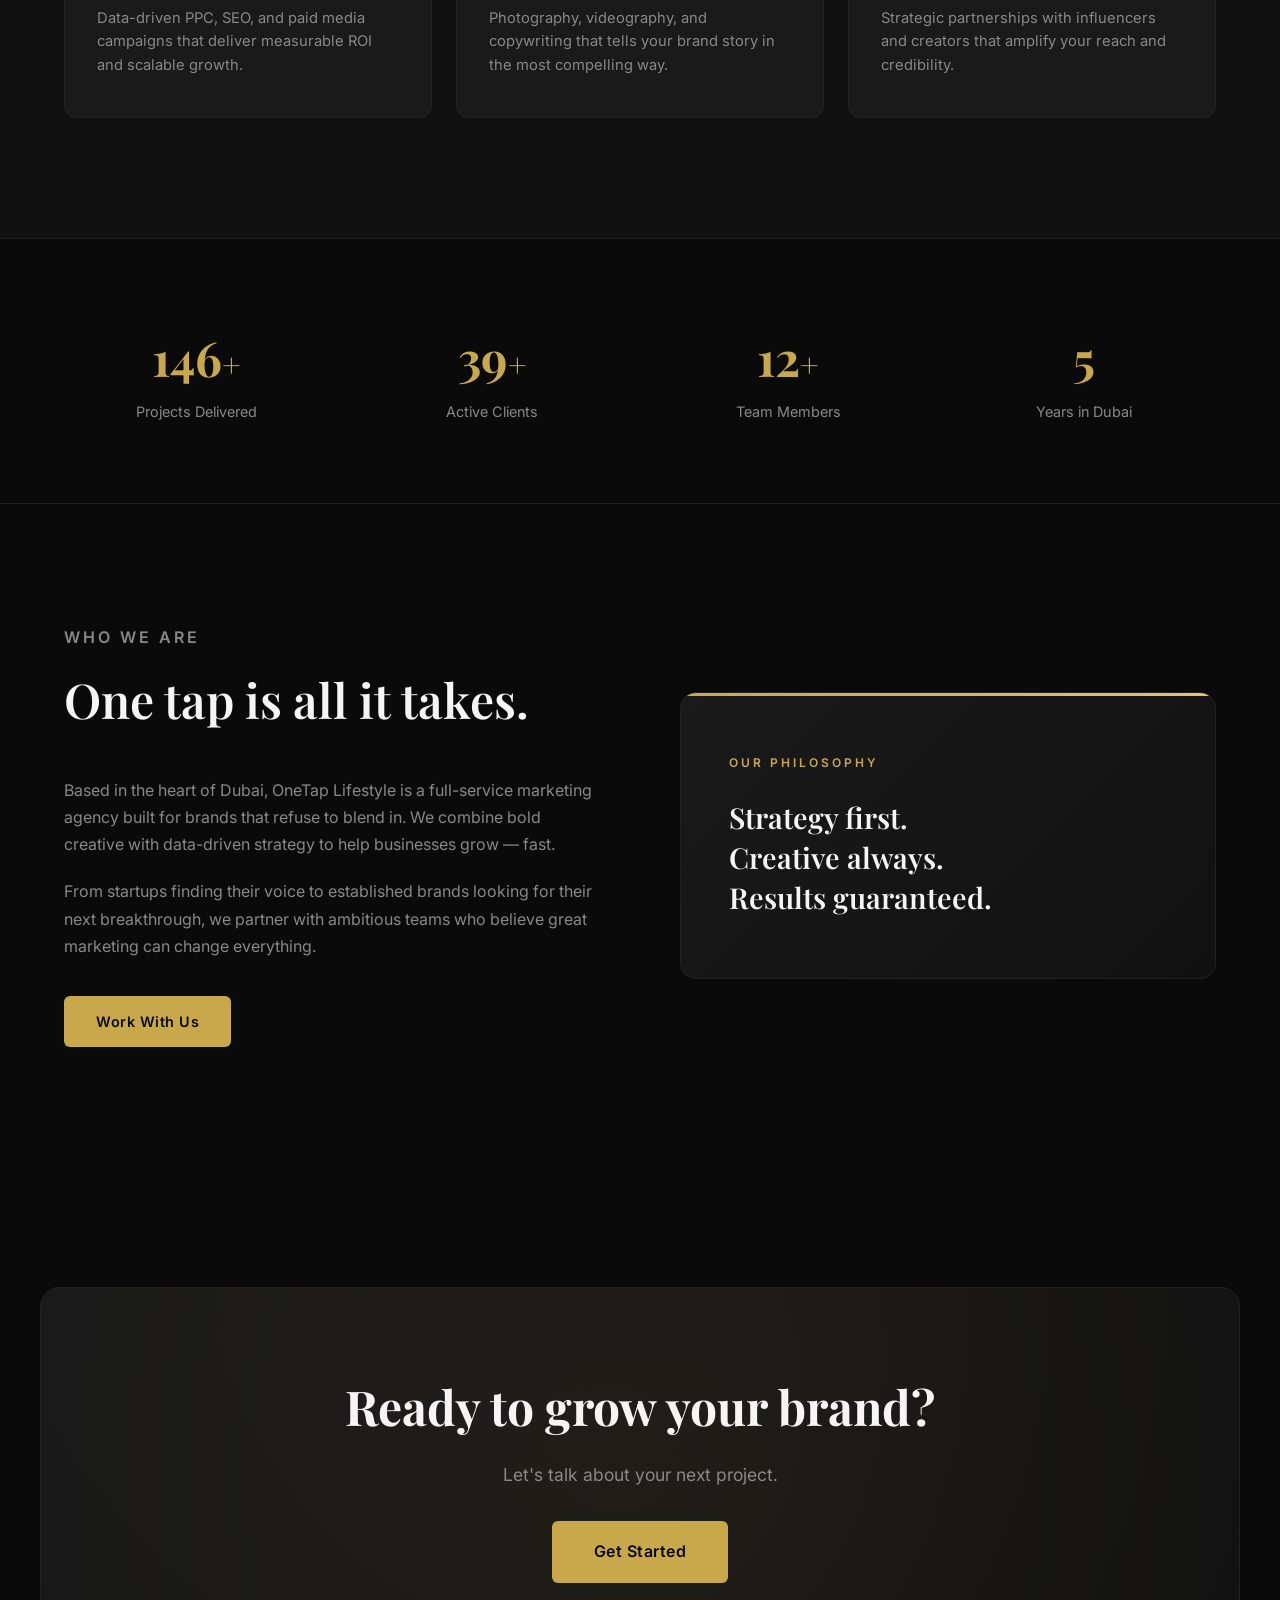
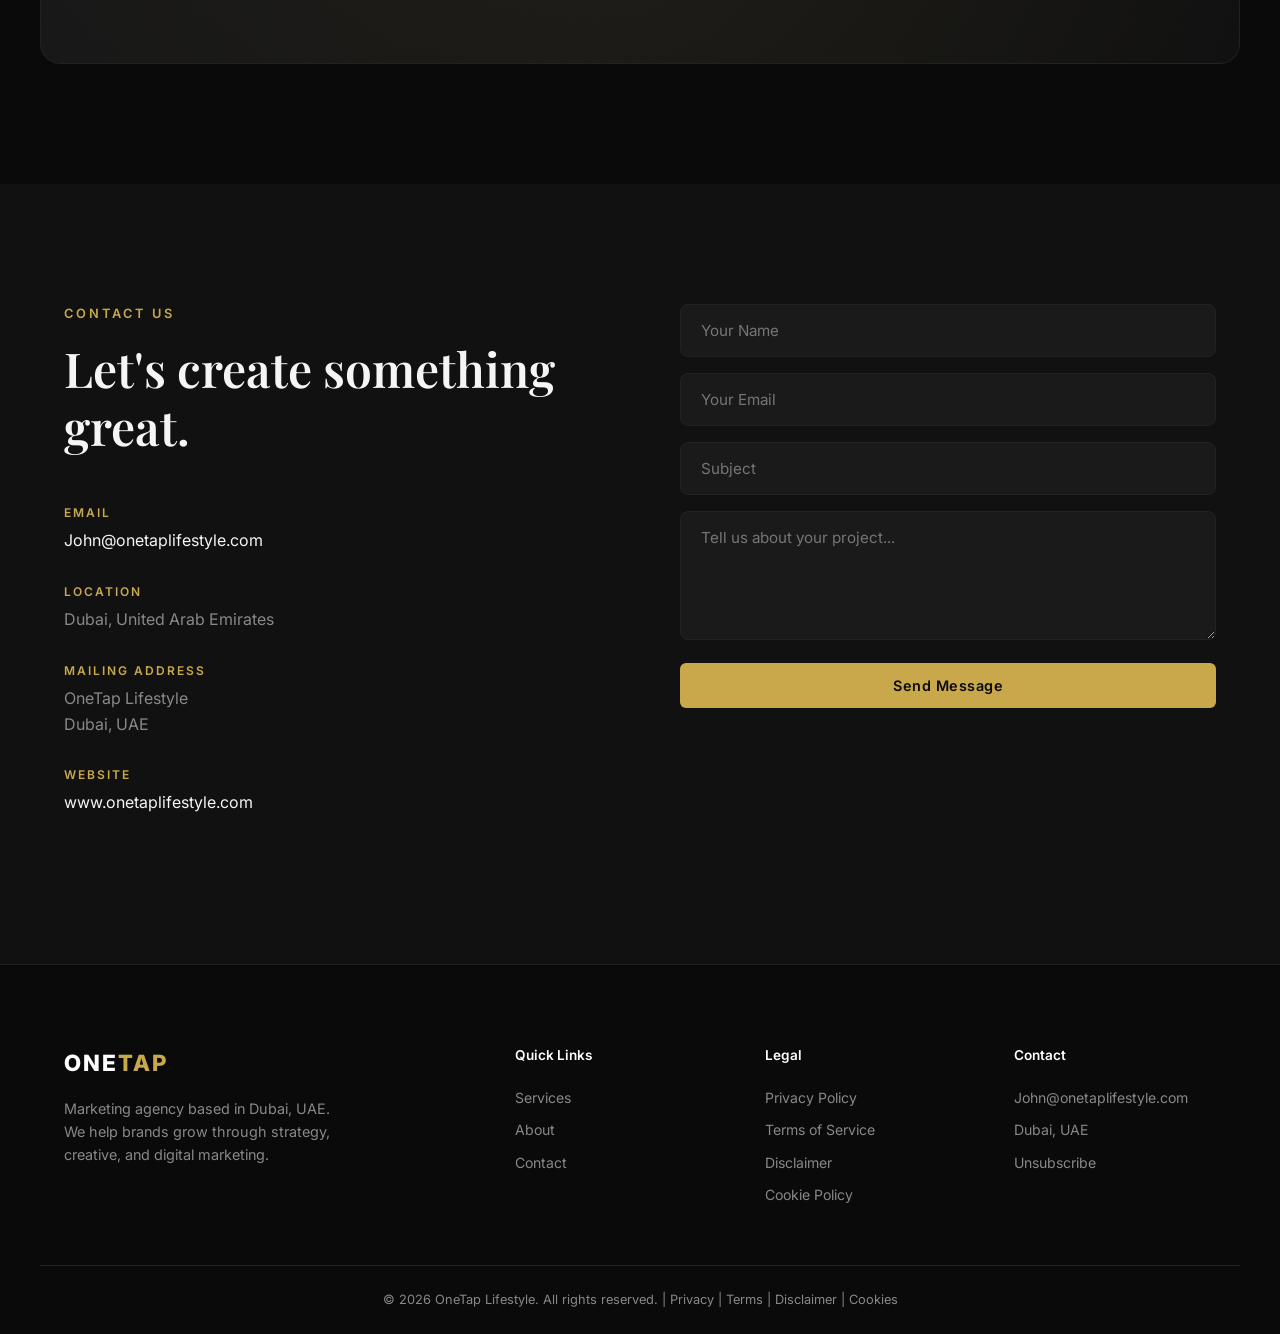
==== commit e670deff: "Fix cookie consent banner not responding to clicks Made-with: Cursor" ====
--- a/index.html
+++ b/index.html
@@ -287,8 +287,8 @@
     <div class="cookie-banner__inner">
       <p>We use cookies to improve your experience. By continuing to use this site, you agree to our <a href="cookie-policy.html">Cookie Policy</a> and <a href="privacy-policy.html">Privacy Policy</a>.</p>
       <div class="cookie-banner__actions">
-        <button class="btn btn--primary btn--sm" id="cookieAccept">Accept</button>
-        <button class="btn btn--outline btn--sm" id="cookieDecline">Decline</button>
+        <button type="button" class="btn btn--primary btn--sm" id="cookieAccept">Accept</button>
+        <button type="button" class="btn btn--outline btn--sm" id="cookieDecline">Decline</button>
       </div>
     </div>
   </div>
